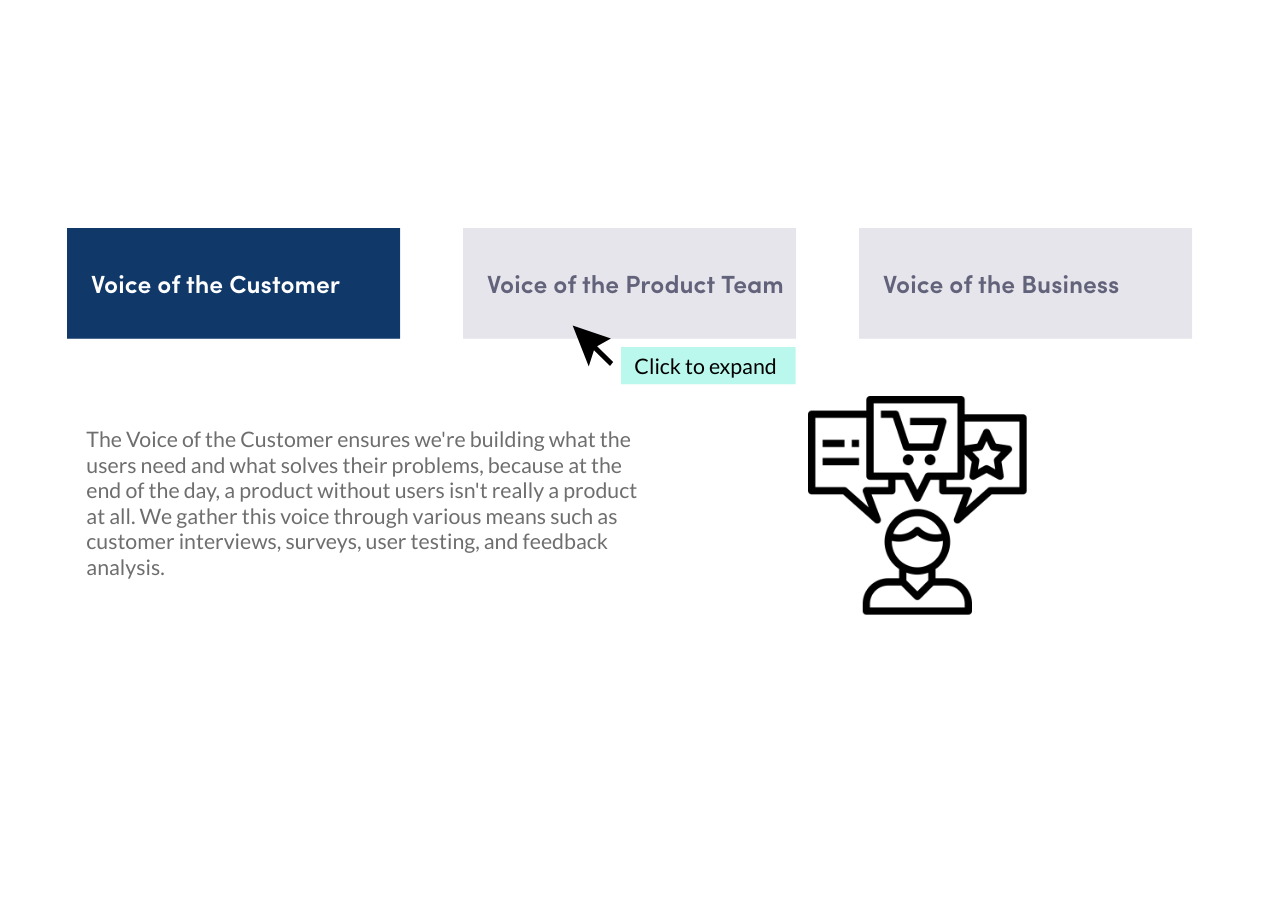
==== index.html @ c5333cb3 "1" ====
﻿<!doctype html>
<html lang="en-US">
<head>
  <meta charset="utf-8">
  <!-- Created using Storyline 360 - http://www.articulate.com  -->
  <!-- version: 3.76.30446.0 -->
  <title>Prioritization Voices</title>
  <meta http-equiv="x-ua-compatible" content="IE=edge"/>
  <meta name="viewport" content="width=device-width,initial-scale=1,user-scalable=no,shrink-to-fit=no,minimal-ui"/>
  <meta name="apple-mobile-web-app-capable" content="yes"/>
  <style>
    html, body { height: 100%; padding: 0; margin: 0 }
    #app { height: 100%; width: 100%; }
  </style>

  <script>
    window.DS = {};
    window.globals = {
      DATA_PATH_BASE: '',
      HAS_FRAME: true,
      HAS_SLIDE: true,

      lmsPresent: false,
      tinCanPresent: false,
      cmi5Present: false,
      aoSupport: false,
      scale: 'noscale',
      captureRc: false,
      browserSize: 'optimal',
      bgColor: '#FFFFFF',
      features: 'AccessibleVideo,ConnectionMessages,DropIn1,FullScreenToggle,InsertSvgPicture,LayerPresentAsDialog,MultipleQuizTracking,PlayerSpeedControl,StreamingVideo,UpdatedThemeEditor,UseAudioElement,VideoTranscripts',
      themeName: 'unified',
      preloaderColor: '#8C8C8C',
      suppressAnalytics: false,
      productChannel: 'stable',
      publishSource: 'storyline',
      aid: 'aid|a8fbaf31-cd82-4534-a00a-83a3256e9906',
      cid: '7d250be6-da4b-4a7e-b45b-617befe12776',
      playerVersion: '3.76.30446.0',
      publishTimestamp: '2023-07-17T15:50:36.7533111Z',
      maxIosVideoElements: 10,
      connectionSettings: { message: 'You%20are%20offline.%20Trying%20to%20reconnect...', useDarkTheme: true, mode: 'disabled' },

      
      parseParams: function(qs) {
        if (window.globals.parsedParams != null) {
          return window.globals.parsedParams;
        }
        qs = (qs || window.location.search.substr(1)).split('+').join(' ');
        var params = {},
            tokens,
            re = /[?&]?([^=]+)=([^&]*)/g;

        while (tokens = re.exec(qs)) {
          params[decodeURIComponent(tokens[1]).trim()] =
            decodeURIComponent(tokens[2]).trim();
        }
        window.globals.parsedParams = params;
        return params;
      }

    };
  </script>
  <script>
    var isIe11 = ('ActiveXObject' in window || window.MSBlobBuilder != null)
      && window.msCrypto != null && !window.ActiveXObject;
    if (isIe11) {
      window.globals.unsupportedBrowser = true;
      document.write(atob('[base64]'));
    }
  </script>
  
  <script>window.THREE = { };</script>
  
</head>
<body style="background: #FFFFFF" class="cs-HTML theme-unified">
  <!-- 360 -->
  <script>!function(){var e,i=/iPhone/i,o=/iPod/i,n=/iPad/i,t=/\biOS-universal(?:.+)Mac\b/i,r=/\bAndroid(?:.+)Mobile\b/i,a=/Android/i,d=/(?:SD4930UR|\bSilk(?:.+)Mobile\b)/i,p=/Silk/i,l=/Windows Phone/i,u=/\bWindows(?:.+)ARM\b/i,b=/BlackBerry/i,s=/BB10/i,c=/Opera Mini/i,f=/\b(CriOS|Chrome)(?:.+)Mobile/i,h=/Mobile(?:.+)Firefox\b/i,v=function(e){return void 0!==e&&"MacIntel"===e.platform&&"number"==typeof e.maxTouchPoints&&e.maxTouchPoints>1&&"undefined"==typeof MSStream};e=function(e){var m={userAgent:"",platform:"",maxTouchPoints:0};e||"undefined"==typeof navigator?"string"==typeof e?m.userAgent=e:e&&e.userAgent&&(m={userAgent:e.userAgent,platform:e.platform,maxTouchPoints:e.maxTouchPoints||0}):m={userAgent:navigator.userAgent,platform:navigator.platform,maxTouchPoints:navigator.maxTouchPoints||0};var g=m.userAgent,y=g.split("[FBAN");void 0!==y[1]&&(g=y[0]),void 0!==(y=g.split("Twitter"))[1]&&(g=y[0]);var A=function(e){return function(i){return i.test(e)}}(g),w={apple:{phone:A(i)&&!A(l),ipod:A(o),tablet:!A(i)&&(A(n)||v(m))&&!A(l),universal:A(t),device:(A(i)||A(o)||A(n)||A(t)||v(m))&&!A(l)},amazon:{phone:A(d),tablet:!A(d)&&A(p),device:A(d)||A(p)},android:{phone:!A(l)&&A(d)||!A(l)&&A(r),tablet:!A(l)&&!A(d)&&!A(r)&&(A(p)||A(a)),device:!A(l)&&(A(d)||A(p)||A(r)||A(a))||A(/\bokhttp\b/i)},windows:{phone:A(l),tablet:A(u),device:A(l)||A(u)},other:{blackberry:A(b),blackberry10:A(s),opera:A(c),firefox:A(h),chrome:A(f),device:A(b)||A(s)||A(c)||A(h)||A(f)},any:!1,phone:!1,tablet:!1};return w.any=w.apple.device||w.android.device||w.windows.device||w.other.device,w.phone=w.apple.phone||w.android.phone||w.windows.phone,w.tablet=w.apple.tablet||w.android.tablet||w.windows.tablet,w}(),"object"==typeof exports&&"undefined"!=typeof module?module.exports=e:"function"==typeof define&&define.amd?define((function(){return e})):this.isMobile=e}();
    window.isMobile.apple.tablet = window.isMobile.apple.tablet ||
      (navigator.platform === 'MacIntel' && navigator.maxTouchPoints > 1);
    window.isMobile.apple.device = window.isMobile.apple.device || window.isMobile.apple.tablet;
    window.isMobile.tablet = window.isMobile.tablet || window.isMobile.apple.tablet;
    window.isMobile.any = window.isMobile.any || window.isMobile.apple.tablet;
  </script>

  <div id="focus-sink" tabindex="-1"></div>

  <div id="preso"></div>
  <script>
    (function() {

      var classTypes = [ 'desktop', 'mobile', 'phone', 'tablet' ];

      var addDeviceClasses = function(prefix, testObj) {
        var curr, i;
        for (i = 0; i < classTypes.length; i++) {
          curr = classTypes[i];
          if (testObj[curr]) {
            document.body.classList.add(prefix + curr);
          }
        }
      };

      var params = window.globals.parseParams(),
          isDevicePreview = params.devicepreview === '1',
          isPhoneOverride = params.deviceType === 'phone' || (isDevicePreview && params.phone == '1'),
          isTabletOverride = (params.deviceType === 'tablet' || isDevicePreview) && !isPhoneOverride,
          isMobileOverride = isPhoneOverride || isTabletOverride;

      var deviceView = {
        desktop: !window.isMobile.any && !isMobileOverride,
        mobile: window.isMobile.any || isMobileOverride,
        phone: isPhoneOverride || (window.isMobile.phone && !isTabletOverride),
        tablet: isTabletOverride || window.isMobile.tablet
      };

      window.globals.deviceView = deviceView;
      window.isMobile.desktop = !window.isMobile.any;
      window.isMobile.mobile = window.isMobile.any;

      addDeviceClasses('view-', deviceView);

    })();
  </script>
  
  <script src='story_content/user.js' type=text/javascript></script>
  <div class="slide-loader"></div>

  <script>
    var doc = document, loader = doc.body.querySelector('.slide-loader'); [ 1, 2, 3 ].forEach(function(n) { var d = doc.createElement('div'); d.style.backgroundColor = window.globals.preloaderColor; d.classList.add('mobile-loader-dot'); d.classList.add('dot' + n); loader.appendChild(d); });
  </script>

  <div class="mobile-load-title-overlay" style="display: none">
    <div class="mobile-load-title">Prioritization Voices</div>
  </div>

  <div class="mobile-chrome-warning"></div>

  
<style>
  .warn-connection-dialog {
    display: none;
    background: transparent;
    pointer-events: none;
    position: fixed;
    left: 0;
    top: 0;
    width: 100%;
    height: 100%;
    z-index: 999;
  }

  .warn-connection-content {
    border-radius: 4px;
    background: white;
    border: 1px solid #E7E7E7;
    color: #333333;
    box-shadow: 0 2px 4px rgba(0, 0, 0, 0.25);
    transition: all 150ms ease-out;
    position: absolute;
    white-space: nowrap;
  }

  .view-phone.is-landscape .warn-connection-content {
    left: 23px;
    bottom: 23px;
  }

  .view-tablet.is-landscape .warn-connection-content {
    left: 50%;
    top: 20px;
    transform: translateX(-50%);
  }

  .is-portrait .warn-connection-content {
    transform: translate(-50%, calc(-100% - 15px));
  }

  .warn-connection-content p {
    display: inline-block;
    margin: 0 8px 0 0;
    line-height: 33px;
    font-size: 11px;
  }

  .warn-connection-content svg {
    position: relative;
    vertical-align: middle;
    margin: 0 2px 2px 8px;
  }

  .view-desktop .warn-connection-content {
    left: 1.5em;
    bottom: 1.5em;
  }

  .view-desktop .warn-connection-content p {
    font-size: 1.1em;
  }

  .is-offline .warn-connection-dialog {
    display: block;
  }

  .is-offline .cs-panel * {
    pointer-events: none !important;
  }

  .is-offline .cs-panel {
    pointer-events: all !important;
  }

  .is-offline #nav-controls * {
    pointer-events: none !important;
  }

  .is-offline #nav-controls {
    pointer-events: all !important;
  }
</style>

<div class="warn-connection-dialog">
  <div class="warn-connection-content">
    <svg width="17" height="15" viewBox="0 0 17 15" xmlns="http://www.w3.org/2000/svg">
      <path fill="#8F0000" stroke="white" d="M16.07,12.98 L15.88,12.23 L9.51,1.21 C8.97,0.26,7.6,0.26,7.06,1.21 L0.69,12.23 C0.15,13.16,0.81,14.36,1.91,14.36 H14.65 C15.47,14.36,16.05,13.7,16.07,12.98 Z"/>
      <path fill="white" stroke="white" d="M8.58,5.5 C8.35,5.28,8.5,5.35,8.21,5.32 C8.09,5.35,7.97,5.49,7.96,5.67 C7.97,5.79,7.98,5.92,7.98,6.04 L7.98,6.04 C7.99,6.17,8,6.31,8.01,6.43 L8.01,6.44 C8.03,6.92,8.06,7.41,8.09,7.9 L8.09,7.9 C8.12,8.39,8.14,8.88,8.17,9.37 C8.17,9.39,8.18,9.42,8.2,9.44 C8.23,9.46,8.25,9.47,8.28,9.47 C8.31,9.47,8.34,9.46,8.35,9.44 C8.37,9.43,8.38,9.4,8.39,9.35 L8.39,9.34 C8.39,9.24,8.4,9.15,8.4,9.05 L8.4,9.05 C8.41,8.96,8.41,8.86,8.42,8.75 C8.43,8.44,8.45,8.12,8.47,7.81 L8.47,7.81 C8.49,7.49,8.51,7.18,8.53,6.87 C8.55,6.46,8.56,6.05,8.59,5.64 L8.6,5.62 C8.6,5.57,8.59,5.53,8.58,5.5 L8.21,5.32 Z"/>
      <circle fill="white" stroke="white" cx="8.3" cy="11.35" r="0.3"/>
    </svg>
    <p>You are offline. Trying to reconnect...</p>
  </div>
</div>

<script>
  (function() {
    window.DS.connection = {
      warningShown: false,
      assets: {},
      loadingAssetGroup: false,
      retryDelay: 500
    };

    var connectionSettings = window.globals.connectionSettings || {};

    // The `window.globals.features` variable must be set in `webpack.dev.config` when testing locally - it is not enough
    // to have it in the data - but it must be set there as well.
    var useConnectionMessages = window.AbortController != null &&
      window.location.protocol != 'file:' &&
      window.globals.features.indexOf('ConnectionMessages') != -1 &&
      connectionSettings.mode === 'normal';

    window.DS.connection.useConnectionMessages = useConnectionMessages

    var assetCount = 0;
    var checkLoadedId;


    if (useConnectionMessages && connectionSettings != null) {
      var contentEl = document.querySelector('.warn-connection-content');
      var messageEl = contentEl.querySelector('p')

      if (connectionSettings.useDarkTheme) {
        contentEl.style.borderColor = '#BABBBA';
        contentEl.style.backgroundColor = '#282828';
        contentEl.style.color = '#FFFFFF';
      }

      if (connectionSettings.message != null) {
        messageEl.textContent = window.decodeURIComponent(connectionSettings.message);
      }
    }

    function checkAssetsReady() {
      for (var i in DS.connection.assets) {
        if (!DS.connection.assets[i].success) {
          return false;
        }
      }
      return true;
    }

    function stopAssetGroup() {
      if (!useConnectionMessages) { return; }

      assetCount = 0;

      DS.connection.oldAssetGroup = DS.connection.assets;
      DS.connection.assets = {};
      DS.connection.loadingAssetGroup = false;
      clearInterval(checkLoadedId);
    }

    function startAssetGroup() {
      if (!useConnectionMessages) { return; }
      var ticks = 0;
      clearInterval(checkLoadedId);
      checkLoadedId = setInterval(function() {
        var loaded = 0;
        if (assetCount === 0 && loaded === 0) {
          clearInterval(checkLoadedId);
          return;
        }

        for (var i in DS.connection.assets) {
          if (DS.connection.assets[i].success) {
            loaded++;
          }
        }

        if (assetCount === loaded && checkAssetsReady()) {
          for (var i in DS.connection.assets) {
            if (DS.connection.assets[i].action) {
              DS.connection.assets[i].action();
            }
          }
          hideWarning();
          stopAssetGroup();
        }
      }, 100)
    }

    function requiredAsset(url, action, retry, type) {
      if (!useConnectionMessages) { return; }
      if (DS.connection.assets[url]) { return; }

      DS.connection.assets[url] = {
        success: false, action: action, retry: retry, type: type
      };
      assetCount = Object.keys(DS.connection.assets).length;
      if (!DS.connection.loadingAssetGroup) {
        startAssetGroup();
      }
      DS.connection.loadingAssetGroup = true;
    }

    function assetLoaded(url) {
      if (!useConnectionMessages) { return; }
      if (DS.connection.assets[url]) {
        DS.connection.assets[url].success = true;
      }
    }

    function assetFailed(url) {
      if (!useConnectionMessages) { return; }
      if (!DS.connection.assets[url]) {
        if (/\.js$/.test(url)) {
          setTimeout(function() {
            if (DS.connection.lastSlideLoaded != null) {
              DS.connection.lastSlideLoaded();
            }
          }, DS.connection.retryDelay);
        }
        return;
      }
      if (!DS.connection.warningShown) { showWarning(); }
      if (DS.connection.assets[url].retry) {
        setTimeout(function() {
          if (!DS.connection.assets[url].success) {
            DS.connection.assets[url].retry()
          }
        }, DS.connection.retryDelay);
      }
    }

    function hideWarning() {
      document.body.classList.remove('is-offline');
      DS.connection.warningShown = false;
    }
    DS.connection.hideWarning = hideWarning

    function showWarning(btn) {
      document.body.classList.add('is-offline')
      DS.connection.warningShown = true;
      updateWarningPosition();
    }

    function updateWarningPosition() {
      if (!DS.connection.warningShown) {
        return;
      }

      var isPortrait = document.body.classList.contains('is-portrait');
      var warningEl = document.querySelector('.warn-connection-content');

      if (isPortrait) {
        var slide = document.querySelector('.primary-slide');
        var slideRect = slide.getBoundingClientRect();

        warningEl.style.top = `${slideRect.top}px`
        warningEl.style.left = `${slideRect.left + slideRect.width / 2}px`
      } else {
        warningEl.style.top = null;
        warningEl.style.left = null;
      }

      window.requestAnimationFrame(updateWarningPosition);
    }

    // these will all be noops if the feature flag isn't set in
    // the data and `window.globals.features`
    DS.connection.requiredAsset = requiredAsset;
    DS.connection.assetLoaded = assetLoaded;
    DS.connection.assetFailed = assetFailed;
    DS.connection.stopAssetGroup = stopAssetGroup;
    DS.connection.startAssetGroup = startAssetGroup;
  })();
</script>


  <script>
    
    if (window.autoSpider && window.vInterfaceObject) {
      document.querySelector('.mobile-load-title-overlay').style.display = 'none';
    }
  </script>

  

  <link rel="stylesheet" href="html5/data/css/output.min.css" data-noprefix/>
</body>
<script src="html5/lib/scripts/bootstrapper.min.js"></script>
</html>
---- html5/data/css/output.min.css ----
@font-face {
  font-family: 'Sofia Pro Charset1_ 6m6E1C02001';
  src: url('[data-uri]');
  font-style: normal;
  font-weight: normal;
}
@font-face {
  font-family: 'Lato Charset1_ 6XOX4YdW70199906';
  src: url('[data-uri]');
  font-style: normal;
  font-weight: normal;
}
@font-face {
  font-family: 'LatoBold Charset1_ BoldE9723049';
  src: url('[data-uri]');
  font-style: normal;
  font-weight: normal;
}
@font-face {
  font-family: 'Sofia Pro Charset0_v9oU56DF3E53';
  src: url('[data-uri]');
  font-style: normal;
  font-weight: normal;
}
@font-face {
  font-family: 'Lato Charset0_v8MUn45tBE51451DC';
  src: url('[data-uri]');
  font-style: normal;
  font-weight: normal;
}
.cs-HTML {
  background: rgba(255, 255, 255, 1);
}
.cs-pxabnsnfns10100000001 .cs-infopanel  {
  box-shadow: 0 1px 0 rgba(0, 0, 0, 0);
  background: rgba(255, 255, 255, 1);
}
.cs-pxabnsnfns10100000001 .cs-infopanel .cs-link {
  color: rgba(88, 88, 88, 1);
}
.cs-pxabnsnfns10100000001 .cs-infopanel .cs-link:hover {
  color: rgba(255, 255, 255, 1);
}
.cs-pxabnsnfns10100000001 .cs-infopanel .cs-name {
  color: rgba(68, 68, 68, 1);
}
.cs-pxabnsnfns10100000001 .cs-infopanel .cs-title {
  color: rgba(153, 153, 153, 1);
}
.cs-pxabnsnfns10100000001 .cs-infopanelpopup  {
  box-shadow: 0 1px 0 rgba(0, 0, 0, 0);
  background: rgba(0, 0, 0, 0);
}
.cs-pxabnsnfns10100000001 .cs-infopanelpopup .cs-link {
  color: rgba(255, 0, 0, 1);
}
.cs-pxabnsnfns10100000001 .cs-infopanelpopup .cs-link:hover {
  color: rgba(255, 255, 255, 1);
}
.cs-pxabnsnfns10100000001 .cs-infopanelpopup .cs-name {
  color: rgba(255, 255, 255, 1);
}
.cs-pxabnsnfns10100000001 .cs-infopanelpopup .cs-bio {
  color: rgba(88, 88, 88, 1);
}
.cs-pxabnsnfns10100000001 .cs-timer  {
  color: rgba(88, 88, 88, 1);
}
.cs-pxabnsnfns10100000001 .cs-duration stop:first-child {
  stop-color: rgba(220, 220, 220, 1);
}
.cs-pxabnsnfns10100000001 .cs-duration stop:last-child {
  stop-color: rgba(220, 220, 220, 1);
}
.cs-pxabnsnfns10100000001 .cs-elapsed stop:first-child {
  stop-color: rgba(254, 227, 71, 1);
}
.cs-pxabnsnfns10100000001 .cs-elapsed stop:last-child {
  stop-color: rgba(254, 227, 71, 1);
}
.cs-pxabnsnfns10100000001 .cs-timer .cs-pie .cs-innerstroke {
  stroke: rgba(199, 199, 199, 1);
}
.cs-pxabnsnfns10100000001 .cs-timer .cs-pie .cs-innerborder {
  stroke: rgba(255, 255, 255, 1);
}
.cs-pxabnsnfns10100000001 .cs-window  {
  box-shadow: 0 8px 5px rgba(0, 0, 0, 0.2);
  border-color: rgba(49, 99, 0, 1);
  background: rgba(250, 250, 250, 1);
  color: rgba(70, 70, 70, 1);
}
.cs-pxabnsnfns10100000001 .cs-window .cs-diva {
  border-color: rgba(0, 0, 0, 0);
}
.cs-pxabnsnfns10100000001 .cs-window .cs-divb {
  border-color: rgba(0, 0, 0, 0);
}
.cs-pxabnsnfns10100000001 .cs-editor .cs-editor-slide {
  color: rgba(255, 255, 255, 1);
}
.cs-pxabnsnfns10100000001 .cs-editor .cs-editor-html {
  color: rgba(70, 70, 70, 1);
}
.cs-pxabnsnfns10100000001 .cs-editor .cs-editor-button {
  text-shadow: 0 1px 0 rgba(0, 0, 0, 0);
  color: rgba(255, 255, 255, 1);
  border-color: rgba(33, 68, 0, 1);
  background: rgba(60, 124, 0, 1);
}
.cs-pxabnsnfns10100000001 .cs-editor .cs-editor-button:hover {
  background: rgba(66, 142, 0, 1);
}
.cs-pxabnsnfns10100000001 .cs-editor .cs-editor-button:active {
  background: rgba(46, 93, 0, 1);
}
.cs-pxabnsnfns10100000001 .cs-listitem  {
  color: rgba(70, 70, 70, 1);
  border-color: none;
  border: 1px solid transparent;
}
.cs-pxabnsnfns10100000001 .cs-listitem:hover {
  background: rgba(0, 0, 0, 0.05);
  border-color: rgba(142, 143, 142, 1) !important;
  border-width: 1px;
  border-radius: 2px;
  border-style: solid;
  box-sizing: border-box;
}
.cs-pxabnsnfns10100000001 .cs-listitem.hover {
  background: rgba(0, 0, 0, 0.05);
  border-color: rgba(142, 143, 142, 1) !important;
  border-width: 1px;
  border-radius: 2px;
  border-style: solid;
  box-sizing: border-box;
}
.cs-pxabnsnfns10100000001 .cs-glossary  {
  color: rgba(70, 70, 70, 1);
}
.cs-pxabnsnfns10100000001 .cs-glossary .cs-scrolling-panel {
  background: rgba(0, 0, 0, 0);
}
.cs-pxabnsnfns10100000001 .cs-glossary .cs-term.cs-selected .cs-choice-list-trigger {
  color: rgba(255, 255, 255, 1);
  background: rgba(255, 255, 255, 1);
}
.cs-pxabnsnfns10100000001 .cs-glossary .cs-term.cs-selected .cs-choice-list-trigger:focus {
  color: rgba(255, 255, 255, 1);
  background: rgba(255, 255, 255, 1);
}
.cs-pxabnsnfns10100000001 .cs-glossary .cs-term:hover .cs-choice-list-trigger {
  background: rgba(70, 70, 70, 1);
}
.cs-pxabnsnfns10100000001 .cs-glossary .cs-term.hover .cs-choice-list-trigger {
  background: rgba(70, 70, 70, 1);
}
.cs-pxabnsnfns10100000001 .cs-glossary .cs-term .cs-choice-list-trigger:focus {
  background: rgba(70, 70, 70, 1);
}
.cs-pxabnsnfns10100000001 .cs-glossary .cs-diva {
  border-color: rgba(0, 0, 0, 0);
}
.cs-pxabnsnfns10100000001 .cs-glossary .cs-divb {
  border-color: rgba(0, 0, 0, 0);
}
.cs-pxabnsnfns10100000001 .cs-glossary .cs-divc {
  border-color: rgba(0, 0, 0, 0);
}
.cs-pxabnsnfns10100000001 .cs-glossary .cs-heading {
  color: rgba(44, 47, 48, 1);
  font-weight: 700;
}
.note-content p span {
  color: rgba(70, 70, 70, 1);
  line-height: 1.4em;
  font-size: 103.769%;
}
.cs-pxabnsnfns10100000001 .cs-resource .cs-separator {
  border-color: rgba(0, 0, 0, 0);
}
.cs-pxabnsnfns10100000001 .cs-outline  {
  color: rgba(45, 45, 45, 1);
}
.cs-pxabnsnfns10100000001 .cs-outline .cs-diva {
  border-color: rgba(0, 0, 0, 0);
}
.cs-pxabnsnfns10100000001 .cs-outline .cs-divb {
  border-color: rgba(0, 0, 0, 0);
}
.cs-pxabnsnfns10100000001 .cs-outline .cs-divc {
  border-color: rgba(0, 0, 0, 0);
}
.cs-pxabnsnfns10100000001 .cs-outline .cs-search-filter:hover {
  color: rgba(0, 0, 0, 0);
}
.cs-pxabnsnfns10100000001 .cs-outline .cs-search-filter.hover {
  color: rgba(0, 0, 0, 0);
}
.cs-pxabnsnfns10100000001 .cs-transcript  {
  color: rgba(255, 255, 255, 1);
}
.cs-pxabnsnfns10100000001 .cs-transcript .cs-div {
  border-color: rgba(0, 0, 0, 0);
}
.cs-pxabnsnfns10100000001 .cs-tabs:not(.topmenu-item) {
  color: rgba(39, 43, 44, 1);
}
.cs-pxabnsnfns10100000001 .cs-tabs .cs-inner-button:not(.topmenu-item) {
  text-shadow: 0 1px 0 rgba(0, 0, 0, 0);
}
.cs-pxabnsnfns10100000001 .cs-tabs:hover:not(.topmenu-item) {
  color: rgba(39, 43, 44, 1);
}
.cs-pxabnsnfns10100000001 .cs-tabs.cs-selected {
  background: rgba(0, 0, 0, 0);
  color: rgba(39, 43, 44, 1);
}
.cs-pxabnsnfns10100000001 .cs-seekcontrol  {
  background: rgba(0, 0, 0, 0);
  border-color: rgba(0, 0, 0, 0);
}
.cs-pxabnsnfns10100000001 .cs-seekcontrol .cs-button:hover .cs-icon {
  fill: rgba(255, 255, 255, 1);
}
.cs-pxabnsnfns10100000001 .cs-seekcontrol .cs-button.hover .cs-icon {
  fill: rgba(255, 255, 255, 1);
}
.cs-pxabnsnfns10100000001 .cs-seekcontrol .cs-button .cs-icon-shadow {
  fill: rgba(0, 0, 0, 0);
}
.cs-pxabnsnfns10100000001 .cs-seekcontrol .cs-button .cs-icon {
  fill: rgba(140, 140, 140, 1);
}
.cs-pxabnsnfns10100000001 .cs-seekcontrol .cs-seek .cs-fill {
  background: rgba(255, 255, 255, 0.6);
}
.cs-pxabnsnfns10100000001 .cs-seekcontrol .cs-seek {
  background: rgba(142, 143, 142, 1);
  border-color: rgba(0, 0, 0, 0);
}
.cs-pxabnsnfns10100000001 .cs-searchinput .cs-input {
  color: rgba(70, 70, 70, 1);
  border-color: rgba(0, 0, 0, 0);
  background: rgba(0, 0, 0, 0.05);
}
.cs-pxabnsnfns10100000001 .cs-searchinput .cs-input:focus {
  color: rgba(44, 47, 48, 1);
  background: rgba(41, 41, 41, 1);
}
.cs-pxabnsnfns10100000001 .cs-searchinput .cs-input:hover {
  box-shadow: inset 0 0 1px 0 rgba(69, 126, 19, 0);
}
.cs-pxabnsnfns10100000001 .cs-searchinput .cs-input.hover {
  box-shadow: inset 0 0 1px 0 rgba(69, 126, 19, 0);
}
.cs-pxabnsnfns10100000001 .cs-searchinput .cs-button .cs-icon {
  fill: rgba(88, 88, 88, 1);
}
.cs-pxabnsnfns10100000001 .cs-searchinput .cs-button:hover {
  fill: rgba(63, 133, 0, 1);
}
.cs-pxabnsnfns10100000001 .cs-searchinput .cs-button.hover {
  fill: rgba(63, 133, 0, 1);
}
.cs-pxabnsnfns10100000001 .cs-menu  {
  box-shadow: 0 1px 0 rgba(0, 0, 0, 0);
  background: rgba(250, 250, 250, 1);
}
.cs-pxabnsnfns10100000001 .cs-topmenu-item.active .cs-tab {
  background: rgba(250, 250, 250, 1);
}
.cs-pxabnsnfns10100000001 .cs-logo  {
  box-shadow: 0 1px 0 rgba(37, 75, 0, 1);
  background: rgba(255, 255, 255, 0);
}
.cs-pxabnsnfns10100000001 .cs-checkbox  {
  color: rgba(255, 255, 255, 1);
}
.cs-pxabnsnfns10100000001 .cs-checkbox:hover {
  border-color: rgba(175, 221, 130, 1);
}
.cs-pxabnsnfns10100000001 .cs-checkbox.hover {
  border-color: rgba(175, 221, 130, 1);
}
.cs-pxabnsnfns10100000001 .cs-checkbox .cs-box {
  color: rgba(255, 255, 255, 1);
  border-color: rgba(42, 83, 0, 1);
}
.cs-pxabnsnfns10100000001 .cs-checkbox .cs-box:checked::after {
  color: rgba(43, 196, 0, 1);
}
.cs-pxabnsnfns10100000001 .cs-button  {
  text-shadow: 0 1px 0 rgba(0, 0, 0, 0);
  color: rgba(88, 88, 88, 1);
  border-color: rgba(0, 0, 0, 0);
  background: rgba(0, 0, 0, 0);
  box-shadow: 0 1px 0 rgba(0, 0, 0, 0);
}
.cs-pxabnsnfns10100000001 .cs-button .cs-icon {
  fill: rgba(88, 88, 88, 1);
}
.cs-pxabnsnfns10100000001 .cs-button .cs-icon-shadow {
  fill: rgba(0, 0, 0, 0);
}
.cs-pxabnsnfns10100000001 .cs-button:hover {
  background: rgba(39, 43, 44, 1);
}
.cs-pxabnsnfns10100000001 .cs-button.hover {
  background: rgba(39, 43, 44, 1);
}
.cs-pxabnsnfns10100000001 .cs-button:active {
  background: rgba(0, 0, 0, 0);
}
.cs-pxabnsnfns10100000001 .cs-button.cs-disabled:hover {
  background: rgba(0, 0, 0, 0);
}
.cs-pxabnsnfns10100000001 .cs-button.cs-disabled.hover {
  background: rgba(0, 0, 0, 0);
}
.cs-pxabnsnfns10100000001 .cs-button.cs-disabled:active {
  background: rgba(0, 0, 0, 0);
}
.cs-pxabnsnfns10100000001 .cs-button.cs-volume:hover {
  background: rgba(0, 0, 0, 0);
}
.cs-pxabnsnfns10100000001 .cs-button.cs-volume.hover {
  background: rgba(0, 0, 0, 0);
}
.cs-pxabnsnfns10100000001 .cs-button.cs-volume:active {
  background: rgba(0, 0, 0, 0);
}
.cs-pxabnsnfns10100000001.cs-base  {
  color: rgba(88, 88, 88, 1);
  border-color: rgba(255, 255, 255, 0);
  background: rgba(255, 255, 255, 1);
}
.cs-pxabnsnfns10100000001.cs-base .cs-separator .cs-diva {
  background: rgba(250, 250, 250, 1);
}
.cs-pxabnsnfns10100000001.cs-base .cs-separator .cs-divb {
  background: rgba(0, 0, 0, 0);
}
.cs-pxabnsnfns10100000001.cs-base .cs-topmenu-item.active .cs-tab {
  border-color: rgba(250, 250, 250, 1);
}
.cs-pxabnsnfns10100000001.cs-base .cs-topmenu-item.active .cs-panel {
  border-color: rgba(250, 250, 250, 1);
}
.cs-pxabnsnfns10100000001.cs-base .cs-left {
  background: rgba(250, 250, 250, 1);
}
.cs-pxabnsnfns10100000001.cs-base .cs-area-primary .cs-slide-container {
  background: rgba(255, 255, 255, 1);
}
.cs-pxabnsnfns10100000001.cs-base.cs-custom-theme .cs-brandhighlight-bg {
  background: rgba(255, 255, 255, 1) !important;
}
.cs-pxabnsnfns10100000001.cs-base.cs-custom-theme .cs-brandhighlight-secondary-bg {
  background: rgba(255, 255, 255, 1) !important;
}
.cs-pxabnsnfns10100000001.cs-base.cs-custom-theme .cs-brandhighlight-border {
  border-color: rgba(255, 255, 255, 1) !important;
}
.cs-pxabnsnfns10100000001.cs-base.cs-custom-theme .cs-brandhighlight-text {
  color: rgba(255, 255, 255, 1) !important;
}
.cs-pxabnsnfns10100000001.cs-base.cs-custom-theme .cs-brandhighlight-fill {
  fill: rgba(255, 255, 255, 1) !important;
}
.cs-pxabnsnfns10100000001.cs-base.cs-custom-theme .cs-listitem.cs-selected {
  background-color: rgba(0, 0, 0, 0.05) !important;
}
.cs-pxabnsnfns10100000001 .cs-volume::-moz-range-thumb {
  border-color: rgba(43, 85, 0, 1);
  box-shadow: inset 0 0 1px 0 rgba(43, 85, 0, 1);
  background: rgba(255, 255, 255, 1);
}
.cs-pxabnsnfns10100000001 .cs-volume::-ms-thumb {
  border-color: rgba(43, 85, 0, 1);
  box-shadow: inset 0 0 1px 0 rgba(43, 85, 0, 1);
  background: rgba(255, 255, 255, 1);
}
.cs-pxabnsnfns10100000001 .cs-volume::-webkit-slider-thumb {
  border-color: rgba(43, 85, 0, 1);
  box-shadow: inset 0 0 1px 0 rgba(43, 85, 0, 1);
  background: rgba(255, 255, 255, 1);
}
.cs-pxabnsnfns10100000001 .cs-volume::-moz-range-track {
  border-color: rgba(66, 140, 1, 1);
  background: rgba(142, 143, 142, 1);
}
.cs-pxabnsnfns10100000001 .cs-volume::-ms-track {
  border-color: rgba(66, 140, 1, 1);
  background: rgba(142, 143, 142, 1);
}
.cs-pxabnsnfns10100000001 .cs-volume::-webkit-slider-runnable-track {
  border-color: rgba(66, 140, 1, 1);
  background: rgba(142, 143, 142, 1);
}
body.show-focus .tab-focus-box {
  box-shadow: 0 0 0 1px rgba(255, 255, 0, 1), 0 0 0 3px rgba(0, 32, 96, 1), 0 0 5px 5px rgba(255, 255, 0, 1);
  border-color: transparent;
  outline: 2px transparent solid;
}
.skipnav {
  box-shadow: 0 0 0 1px rgba(255, 255, 0, 1), 0 0 0 3px rgba(0, 32, 96, 1), 0 0 5px 5px rgba(255, 255, 0, 1);
  border-color: transparent;
  outline: 2px transparent solid;
}
.cs-pxabnsnfns10100000001 .cs-listitem:hover {
  color: none;
}
.cs-pxabnsnfns10100000001 .cs-listitem.hover {
  color: none;
}
.cs-pxabnsnfns10100000001 .cs-listitem.cs-viewed {
  color: #464646;
}
.cs-pxabnsnfns10100000001 .cs-listitem {
  color: #464646;
}
.cs-pxabnsnfns10100000001 .cs-listitem:hover .cs-icon-carrot * {
  fill: none;
}
.cs-pxabnsnfns10100000001 .cs-listitem.hover .cs-icon-carrot * {
  fill: none;
}
.cs-pxabnsnfns10100000001 .cs-listitem .cs-icon-carrot {
  color: none;
  top: calc(3px);
}
.cs-pxabnsnfns10100000001 .cs-listitem .cs-icon-carrot .cs-shadow {
  color: #2C2F30;
}
.cs-pxabnsnfns10100000001 .item-collapsible .is-scene {
  color: #2C2F30 !important;
  font-weight: 700;
}
.cs-pxabnsnfns10100000001 .is-scene .cs-icon-carrot * {
  color: #2C2F30 !important;
  font-weight: 700;
}
.cs-pxabnsnfns10100000001 .is-scene:not(.outline-links-collapse) > a {
  color: #2C2F30;
}
.cs-pxabnsnfns10100000001 .is-scene:not(.outline-links-collapse) .cs-icon-carrot * {
  fill: none !important;
  color: #2C2F30 !important;
}
.cs-pxabnsnfns10100000001 .tabs, .cs-pxabnsnfns10100000001 .cs-logo {
  border-bottom: 1px solid rgba(142, 143, 142, 1);
}
.cs-pxabnsnfns10100000001 .area-secondary-wrapper:after {
  background-image: url('[data-uri]');
  background-size: 100%;
}
.cs-pxabnsnfns10100000001 .panel-footer {
  background: #FAFAFA;
}
.cs-pxabnsnfns10100000001 #outline-search {
  background: rgba(0, 0, 0, 0.05);
  border-color: rgba(142, 143, 142, 1);
  border-width: 1px;
  border-style: solid;
}
.cs-pxabnsnfns10100000001 .topmenu-panel #outline-search {
  background: #EAEAEA;
}
.cs-pxabnsnfns10100000001 .search-icon circle, .cs-pxabnsnfns10100000001 .search-icon path {
  stroke: #585858;
}
.cs-pxabnsnfns10100000001 #outline-search input[type   =search] {
  color: #2C2F30;
}
.cs-pxabnsnfns10100000001 #outline-search ::-webkit-input-placeholder {
  color: #464646 !important;
}
.cs-pxabnsnfns10100000001 #outline-search :-ms-input-placeholder {
  color: #464646 !important;
}
.cs-pxabnsnfns10100000001 #outline-search ::-moz-placeholder {
  color: #464646 !important;
  opacity: 1;
}
.cs-pxabnsnfns10100000001 .cs-topmenu-item.active, body:not(.is-touchable-tablet) .cs-pxabnsnfns10100000001 .cs-topmenu-item:hover {
  color: #272B2C;
}
.cs-pxabnsnfns10100000001 .cs-topmenu-item.button-tapped {
  color: #272B2C;
}
.cs-pxabnsnfns10100000001 .cs-topmenu-item.active .cs-tab, .cs-pxabnsnfns10100000001 .cs-topmenu-item .cs-tab {
  background: transparent !important;
  border: none !important;
}
.cs-pxabnsnfns10100000001 .top-tabs-drop-icon div {
  background: #585858;
}
.cs-pxabnsnfns10100000001 .cs-panel.topmenu-panel .panel-content, .cs-pxabnsnfns10100000001 .top-tabs-drop {
  background: #FAFAFA;
}
.cs-pxabnsnfns10100000001 .cs-topmenu-item.active .cs-panel {
  background: #FAFAFA;
}
.cs-pxabnsnfns10100000001 .cs-menu.topmenu-panel, .cs-pxabnsnfns10100000001 .top-tabs-drop {
  border: 1px solid rgba(250, 250, 250, 1) !important;
  border-radius: 3px;
}
.cs-pxabnsnfns10100000001 .resources .resources-list a:hover {
  background: rgba(0, 0, 0, 0.05);
}
body:not(.is-touchable-tablet) .cs-pxabnsnfns10100000001 .resources .resources-list a:hover {
  background: rgba(0, 0, 0, 0.05);
}
.cs-pxabnsnfns10100000001 .resources .resources-list a.hover {
  background: rgba(0, 0, 0, 0.05);
}
body:not(.is-touchable-tablet) .cs-pxabnsnfns10100000001 .resources .resources-list a.hover {
  background: rgba(0, 0, 0, 0.05);
}
.cs-pxabnsnfns10100000001 .resources .resources-list a.button-tapped {
  background: rgba(0, 0, 0, 0.05);
}
.cs-pxabnsnfns10100000001 .cs-icon path, .cs-pxabnsnfns10100000001 .cs-icon rect, .cs-pxabnsnfns10100000001 .cs-icon polygon, .cs-pxabnsnfns10100000001 .menu-icon-wrapper.menu-icon-wrapper-hover path {
  fill: #585858;
}
.cs-pxabnsnfns10100000001 .cs-icon .icon-stroke-only {
  fill: none !important;
  stroke: #585858 !important;
}
body:not(.is-touchable-tablet) .cs-pxabnsnfns10100000001 .cs-button:hover .cs-icon path, body:not(.is-touchable-tablet) .cs-pxabnsnfns10100000001 .cs-button:hover .cs-icon rect, body:not(.is-touchable-tablet) .cs-pxabnsnfns10100000001 .cs-button:hover .cs-icon polygon {
  fill: #272B2C;
}
body:not(.is-touchable-tablet) .cs-pxabnsnfns10100000001 .cs-tabs:hover .search-icon circle, body:not(.is-touchable-tablet) .cs-pxabnsnfns10100000001 .cs-tabs:hover .search-icon path {
  stroke: #272B2C;
}
.cs-pxabnsnfns10100000001 .cs-button.button-tapped .cs-icon path, .cs-pxabnsnfns10100000001 .cs-button.button-tapped .cs-icon rect, .cs-pxabnsnfns10100000001 .cs-button.button-tapped .cs-icon polygon {
  fill: #272B2C;
}
body:not(.is-touchable-tablet) .cs-pxabnsnfns10100000001 .cs-button:hover .cs-icon .icon-stroke-only {
  fill: none !important;
  stroke: #272B2C !important;
}
.cs-pxabnsnfns10100000001 .cs-button:button-tapped .cs-icon .icon-stroke-only {
  fill: none !important;
  stroke: #272B2C !important;
}
.cs-pxabnsnfns10100000001 .menu-icon-wrapper.menu-icon-wrapper-hover svg path {
  fill: #272B2C;
}
.floating-sidebar:not(.sidebar-closed) .cs-pxabnsnfns10100000001 #hamburger .menu-icon-wrapper svg path {
  fill: #BABBBA;
}
.floating-sidebar:not(.sidebar-closed) .cs-pxabnsnfns10100000001 #hamburger .menu-icon-wrapper.menu-icon-wrapper-hover svg path {
  fill: #F8F8F8;
}
.cs-pxabnsnfns10100000001 .volume .btn:before {
  background-image: url('[data-uri]');
}
.cs-pxabnsnfns10100000001 .volume-track {
  background: #8E8F8E;
}
.cs-pxabnsnfns10100000001 .volume-icon circle {
  stroke: #585858;
}
.cs-pxabnsnfns10100000001 .cs-settings > .settings-panel {
  background: #FAFAFA;
  border: 1px solid rgba(250, 250, 250, 1) !important;
  border-radius: 3px;
}
.cs-pxabnsnfns10100000001 .cs-settings > .panel-down-arrow {
  fill: #FAFAFA;
}
.cs-pxabnsnfns10100000001 .switch-toggle .border {
  stroke: #919191;
}
.cs-pxabnsnfns10100000001 .switch-toggle .thumb-off .thumb {
  fill: #585858;
}
.cs-pxabnsnfns10100000001 .switch-toggle .thumb-on .track {
  fill: rgba(255, 255, 255, 0.3);
}
.cs-pxabnsnfns10100000001 .switch-toggle .thumb-off .track {
  fill: rgba(233, 233, 233, 1);
}
.cs-pxabnsnfns10100000001 .switch-label {
  color: #464646;
}
.cs-pxabnsnfns10100000001 .cs-panel .scrollarea-btn:after {
  background: rgba(88, 88, 88, 0.8);
}
.scrollarea-scrollbar:hover .scrollarea-btn:after, .scrollarea-scrollbar.highlight-scrollbar .scrollarea-btn:after {
  background: rgba(88, 88, 88, 0.8);
}
.floating-sidebar .sidebar-overlay {
  background: rgba(0, 0, 0, 0.85);
}
.cs-pxabnsnfns10100000001 .overlay-message {
  background: rgba(0, 0, 0, 0.85);
}
.cs-pxabnsnfns10100000001 .top-ui-bg, .cs-pxabnsnfns10100000001 .bottom-ui-bg, .cs-pxabnsnfns10100000001 .right-ui-bg, .cs-pxabnsnfns10100000001 .left-ui-bg {
  background: rgba(255, 255, 255, 0.8);
}
.cs-pxabnsnfns10100000001 .circle-progress-bg {
  fill: #FFFFFF;
}
.cs-pxabnsnfns10100000001 .circle-progress-well {
  fill: #8E8F8E;
}
.cs-pxabnsnfns10100000001 .circle-progress-pie {
  stroke: #8E8F8E;
}
.cs-pxabnsnfns10100000001 .lightbox .option-pane {
  background: rgba(255, 255, 255, 0.8);
}
.cs-pxabnsnfns10100000001 .lightbox .option-pane:before {
  background: #FFFFFF;
}
.cs-pxabnsnfns10100000001 .message-window {
  background: #FAFAFA;
  border: 1px solid rgba(70, 70, 70, 1) !important;
  border-radius: 3px;
}
.cs-pxabnsnfns10100000001 .message-window-header p, .cs-pxabnsnfns10100000001 .message-window-text {
  color: #464646;
}
.cs-pxabnsnfns10100000001 .message-window-header p {
  border-bottom: 1px solid rgba(70, 70, 70, 1);
}
.cs-pxabnsnfns10100000001 .message-window button.slide-object-button {
  border: 1px solid rgba(70, 70, 70, 1) !important;
}
.cs-pxabnsnfns10100000001 .message-window button.slide-object-button:hover {
  background: rgba(0, 0, 0, 0.05) !important;
}
.message-window .slide-object-button tspan, .message-window .slide-object-button-text tspan {
  fill: #464646 !important;
}
body:not(.is-touchable-tablet) .cs-pxabnsnfns10100000001 .cs-button:hover .text {
  color: #272B2C;
}
.cs-pxabnsnfns10100000001 .cs-button.button-tapped .text {
  color: #272B2C;
}
.cs-pxabnsnfns10100000001.cs-base {
  background: #FFFFFF;
}
.cs-pxabnsnfns10100000001 .cs-menu {
  background: transparent;
}
.cs-pxabnsnfns10100000001 .progress-bar .progress-bar-fill:after {
  background: #FFFFFF !important;
}
.cs-pxabnsnfns10100000001 .volume-dot {
  background: #FFFFFF !important;
}
.fn-npnxnanbsnfns10100000001 {
  font-family: 'Lato22AB4CAF';
  -webkit-font-variant-ligatures: no-common-ligatures;
  font-variant-ligatures: no-common-ligatures;
}
.fn-pxabnsnfns10100000001 {
  font-family: 'Lato22AB4CAF';
  -webkit-font-variant-ligatures: no-common-ligatures;
  font-variant-ligatures: no-common-ligatures;
}
.fn-npxnabnsnfns10100000001 {
  font-family: 'Lato22AB4CAF';
  -webkit-font-variant-ligatures: no-common-ligatures;
  font-variant-ligatures: no-common-ligatures;
}
.fn-npnxnanbnsnfns10100000001 {
  font-family: 'Lato22AB4CAF';
  -webkit-font-variant-ligatures: no-common-ligatures;
  font-variant-ligatures: no-common-ligatures;
}
.fn-pxabnsnfns10100000000 {
  font-family: 'Lato22AB4CAF';
  -webkit-font-variant-ligatures: no-common-ligatures;
  font-variant-ligatures: no-common-ligatures;
}
.fn-npnxnanbnsnfns00000000001 {
  font-family: 'Lato22AB4CAF';
  -webkit-font-variant-ligatures: no-common-ligatures;
  font-variant-ligatures: no-common-ligatures;
}
@font-face {
  font-family: 'Lato22AB4CAF';
  src: url('[data-uri]');
  font-style: normal;
  font-weight: bold;
}
@font-face {
  font-family: 'Lato22AB4CAF';
  src: url('[data-uri]');
  font-style: normal;
  font-weight: normal;
}
.cs-ExternalInterfaceErrorSlide .cs-buttonOK {
  color: rgba(255, 255, 255, 1);
  border-color: rgba(33, 68, 0, 1);
  background: rgba(60, 124, 0, 1);
  text-shadow: 0 1px 0 rgba(0, 0, 0, 0);
}
.cs-ExternalInterfaceErrorSlide .cs-buttonOK .cs-html {
  color: rgba(70, 70, 70, 1);
}
.cs-ExternalInterfaceErrorSlide .cs-buttonOK .cs-slide {
  border-color: rgba(255, 255, 255, 1);
}
.cs-ExternalInterfaceErrorSlide .cs-buttonOK:hover {
  background: rgba(66, 142, 0, 1);
}
.cs-ExternalInterfaceErrorSlide .cs-buttonOK:active {
  background: rgba(46, 93, 0, 1);
}
.cs-InvalidPromptSlide .cs-6OXLfnEj8Ra-InvalidPromptSlide-btn0 {
  color: rgba(255, 255, 255, 1);
  border-color: rgba(33, 68, 0, 1);
  background: rgba(60, 124, 0, 1);
  text-shadow: 0 1px 0 rgba(0, 0, 0, 0);
}
.cs-InvalidPromptSlide .cs-6OXLfnEj8Ra-InvalidPromptSlide-btn0 .cs-html {
  color: rgba(70, 70, 70, 1);
}
.cs-InvalidPromptSlide .cs-6OXLfnEj8Ra-InvalidPromptSlide-btn0 .cs-slide {
  border-color: rgba(255, 255, 255, 1);
}
.cs-InvalidPromptSlide .cs-6OXLfnEj8Ra-InvalidPromptSlide-btn0:hover {
  background: rgba(66, 142, 0, 1);
}
.cs-InvalidPromptSlide .cs-6OXLfnEj8Ra-InvalidPromptSlide-btn0:active {
  background: rgba(46, 93, 0, 1);
}
.cs-PrintPromptSlide .cs-6OXLfnEj8Ra-PrintPromptSlide-btn0 {
  color: rgba(255, 255, 255, 1);
  border-color: rgba(33, 68, 0, 1);
  background: rgba(60, 124, 0, 1);
  text-shadow: 0 1px 0 rgba(0, 0, 0, 0);
}
.cs-PrintPromptSlide .cs-6OXLfnEj8Ra-PrintPromptSlide-btn0 .cs-html {
  color: rgba(70, 70, 70, 1);
}
.cs-PrintPromptSlide .cs-6OXLfnEj8Ra-PrintPromptSlide-btn0 .cs-slide {
  border-color: rgba(255, 255, 255, 1);
}
.cs-PrintPromptSlide .cs-6OXLfnEj8Ra-PrintPromptSlide-btn0:hover {
  background: rgba(66, 142, 0, 1);
}
.cs-PrintPromptSlide .cs-6OXLfnEj8Ra-PrintPromptSlide-btn0:active {
  background: rgba(46, 93, 0, 1);
}
.cs-ScrollPromptSlide .cs-6OXLfnEj8Ra-ScrollPromptSlide-btn0 {
  color: rgba(255, 255, 255, 1);
  border-color: rgba(33, 68, 0, 1);
  background: rgba(60, 124, 0, 1);
  text-shadow: 0 1px 0 rgba(0, 0, 0, 0);
}
.cs-ScrollPromptSlide .cs-6OXLfnEj8Ra-ScrollPromptSlide-btn0 .cs-html {
  color: rgba(70, 70, 70, 1);
}
.cs-ScrollPromptSlide .cs-6OXLfnEj8Ra-ScrollPromptSlide-btn0 .cs-slide {
  border-color: rgba(255, 255, 255, 1);
}
.cs-ScrollPromptSlide .cs-6OXLfnEj8Ra-ScrollPromptSlide-btn0:hover {
  background: rgba(66, 142, 0, 1);
}
.cs-ScrollPromptSlide .cs-6OXLfnEj8Ra-ScrollPromptSlide-btn0:active {
  background: rgba(46, 93, 0, 1);
}
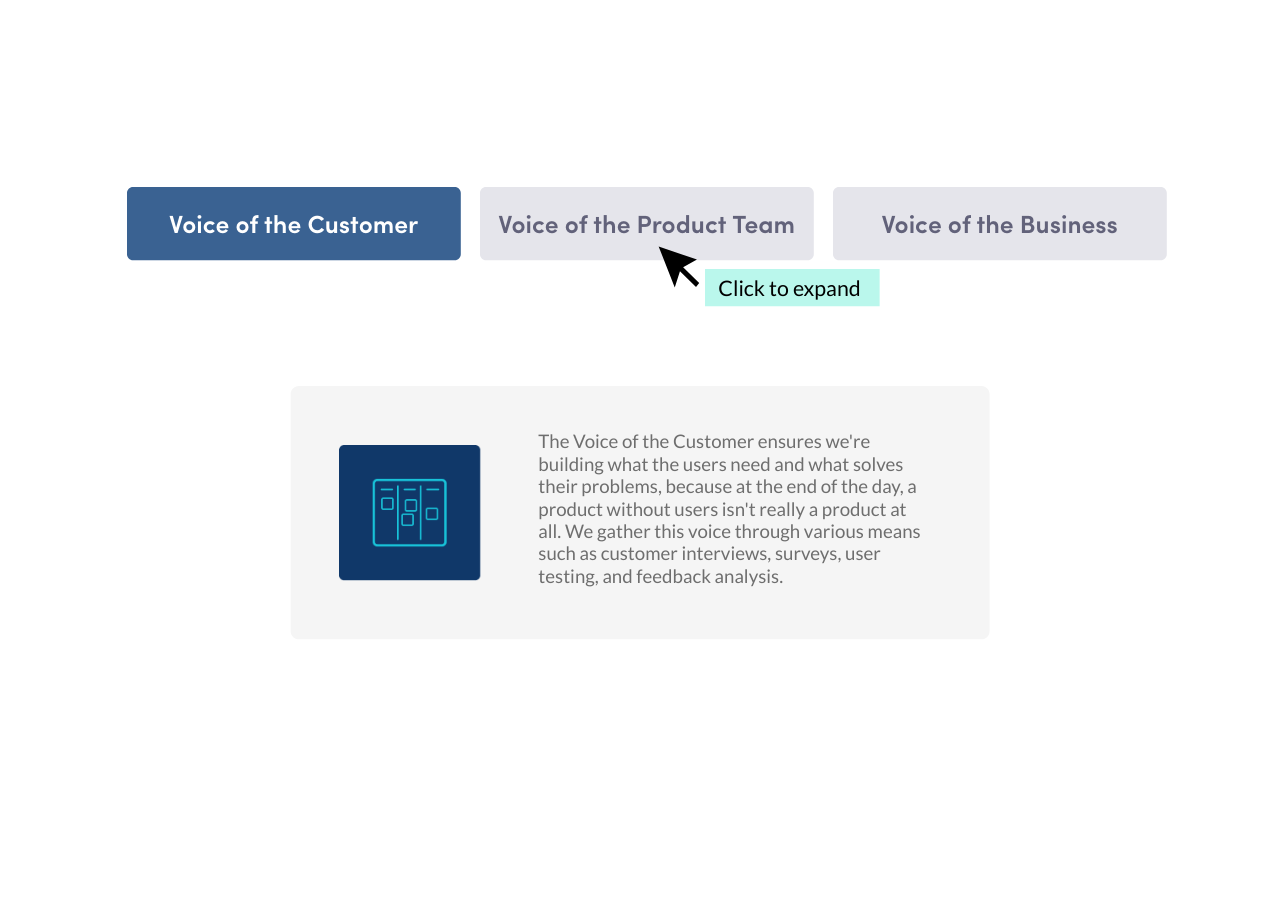
==== commit c6820458: "1" ====
--- a/index.html
+++ b/index.html
@@ -4,7 +4,7 @@
   <meta charset="utf-8">
   <!-- Created using Storyline 360 - http://www.articulate.com  -->
   <!-- version: 3.76.30446.0 -->
-  <title>Prioritization Voices</title>
+  <title>PrioritizationVoices</title>
   <meta http-equiv="x-ua-compatible" content="IE=edge"/>
   <meta name="viewport" content="width=device-width,initial-scale=1,user-scalable=no,shrink-to-fit=no,minimal-ui"/>
   <meta name="apple-mobile-web-app-capable" content="yes"/>
@@ -35,9 +35,9 @@
       productChannel: 'stable',
       publishSource: 'storyline',
       aid: 'aid|a8fbaf31-cd82-4534-a00a-83a3256e9906',
-      cid: '7d250be6-da4b-4a7e-b45b-617befe12776',
+      cid: 'ffbd3b64-6c34-4040-b0c8-37218f6d7039',
       playerVersion: '3.76.30446.0',
-      publishTimestamp: '2023-07-17T15:50:36.7533111Z',
+      publishTimestamp: '2023-07-18T14:15:36.3134054Z',
       maxIosVideoElements: 10,
       connectionSettings: { message: 'You%20are%20offline.%20Trying%20to%20reconnect...', useDarkTheme: true, mode: 'disabled' },
 
@@ -131,7 +131,7 @@
   </script>
 
   <div class="mobile-load-title-overlay" style="display: none">
-    <div class="mobile-load-title">Prioritization Voices</div>
+    <div class="mobile-load-title">PrioritizationVoices</div>
   </div>
 
   <div class="mobile-chrome-warning"></div>
--- a/html5/data/css/output.min.css
+++ b/html5/data/css/output.min.css
@@ -1,17 +1,17 @@
 @font-face {
-  font-family: 'Sofia Pro Charset1_ 6m6E1C02001';
+  font-family: 'Sofia Pro Charset1_ 6iH56F50533';
   src: url('[data-uri]');
   font-style: normal;
   font-weight: normal;
 }
 @font-face {
-  font-family: 'Lato Charset1_ 6XOX4YdW70199906';
+  font-family: 'Lato Charset1_ 67WIIkbW80A74F0C';
   src: url('[data-uri]');
   font-style: normal;
   font-weight: normal;
 }
 @font-face {
-  font-family: 'LatoBold Charset1_ BoldE9723049';
+  font-family: 'LatoBold Charset1_ Bold473DFBDF';
   src: url('[data-uri]');
   font-style: normal;
   font-weight: normal;
@@ -714,57 +714,57 @@
 .cs-ExternalInterfaceErrorSlide .cs-buttonOK:active {
   background: rgba(46, 93, 0, 1);
 }
-.cs-InvalidPromptSlide .cs-6OXLfnEj8Ra-InvalidPromptSlide-btn0 {
+.cs-InvalidPromptSlide .cs-5W0cYi8YvfY-InvalidPromptSlide-btn0 {
   color: rgba(255, 255, 255, 1);
   border-color: rgba(33, 68, 0, 1);
   background: rgba(60, 124, 0, 1);
   text-shadow: 0 1px 0 rgba(0, 0, 0, 0);
 }
-.cs-InvalidPromptSlide .cs-6OXLfnEj8Ra-InvalidPromptSlide-btn0 .cs-html {
-  color: rgba(70, 70, 70, 1);
-}
-.cs-InvalidPromptSlide .cs-6OXLfnEj8Ra-InvalidPromptSlide-btn0 .cs-slide {
+.cs-InvalidPromptSlide .cs-5W0cYi8YvfY-InvalidPromptSlide-btn0 .cs-html {
+  color: rgba(70, 70, 70, 1);
+}
+.cs-InvalidPromptSlide .cs-5W0cYi8YvfY-InvalidPromptSlide-btn0 .cs-slide {
   border-color: rgba(255, 255, 255, 1);
 }
-.cs-InvalidPromptSlide .cs-6OXLfnEj8Ra-InvalidPromptSlide-btn0:hover {
+.cs-InvalidPromptSlide .cs-5W0cYi8YvfY-InvalidPromptSlide-btn0:hover {
   background: rgba(66, 142, 0, 1);
 }
-.cs-InvalidPromptSlide .cs-6OXLfnEj8Ra-InvalidPromptSlide-btn0:active {
+.cs-InvalidPromptSlide .cs-5W0cYi8YvfY-InvalidPromptSlide-btn0:active {
   background: rgba(46, 93, 0, 1);
 }
-.cs-PrintPromptSlide .cs-6OXLfnEj8Ra-PrintPromptSlide-btn0 {
+.cs-PrintPromptSlide .cs-5W0cYi8YvfY-PrintPromptSlide-btn0 {
   color: rgba(255, 255, 255, 1);
   border-color: rgba(33, 68, 0, 1);
   background: rgba(60, 124, 0, 1);
   text-shadow: 0 1px 0 rgba(0, 0, 0, 0);
 }
-.cs-PrintPromptSlide .cs-6OXLfnEj8Ra-PrintPromptSlide-btn0 .cs-html {
-  color: rgba(70, 70, 70, 1);
-}
-.cs-PrintPromptSlide .cs-6OXLfnEj8Ra-PrintPromptSlide-btn0 .cs-slide {
+.cs-PrintPromptSlide .cs-5W0cYi8YvfY-PrintPromptSlide-btn0 .cs-html {
+  color: rgba(70, 70, 70, 1);
+}
+.cs-PrintPromptSlide .cs-5W0cYi8YvfY-PrintPromptSlide-btn0 .cs-slide {
   border-color: rgba(255, 255, 255, 1);
 }
-.cs-PrintPromptSlide .cs-6OXLfnEj8Ra-PrintPromptSlide-btn0:hover {
+.cs-PrintPromptSlide .cs-5W0cYi8YvfY-PrintPromptSlide-btn0:hover {
   background: rgba(66, 142, 0, 1);
 }
-.cs-PrintPromptSlide .cs-6OXLfnEj8Ra-PrintPromptSlide-btn0:active {
+.cs-PrintPromptSlide .cs-5W0cYi8YvfY-PrintPromptSlide-btn0:active {
   background: rgba(46, 93, 0, 1);
 }
-.cs-ScrollPromptSlide .cs-6OXLfnEj8Ra-ScrollPromptSlide-btn0 {
+.cs-ScrollPromptSlide .cs-5W0cYi8YvfY-ScrollPromptSlide-btn0 {
   color: rgba(255, 255, 255, 1);
   border-color: rgba(33, 68, 0, 1);
   background: rgba(60, 124, 0, 1);
   text-shadow: 0 1px 0 rgba(0, 0, 0, 0);
 }
-.cs-ScrollPromptSlide .cs-6OXLfnEj8Ra-ScrollPromptSlide-btn0 .cs-html {
-  color: rgba(70, 70, 70, 1);
-}
-.cs-ScrollPromptSlide .cs-6OXLfnEj8Ra-ScrollPromptSlide-btn0 .cs-slide {
+.cs-ScrollPromptSlide .cs-5W0cYi8YvfY-ScrollPromptSlide-btn0 .cs-html {
+  color: rgba(70, 70, 70, 1);
+}
+.cs-ScrollPromptSlide .cs-5W0cYi8YvfY-ScrollPromptSlide-btn0 .cs-slide {
   border-color: rgba(255, 255, 255, 1);
 }
-.cs-ScrollPromptSlide .cs-6OXLfnEj8Ra-ScrollPromptSlide-btn0:hover {
+.cs-ScrollPromptSlide .cs-5W0cYi8YvfY-ScrollPromptSlide-btn0:hover {
   background: rgba(66, 142, 0, 1);
 }
-.cs-ScrollPromptSlide .cs-6OXLfnEj8Ra-ScrollPromptSlide-btn0:active {
+.cs-ScrollPromptSlide .cs-5W0cYi8YvfY-ScrollPromptSlide-btn0:active {
   background: rgba(46, 93, 0, 1);
 }
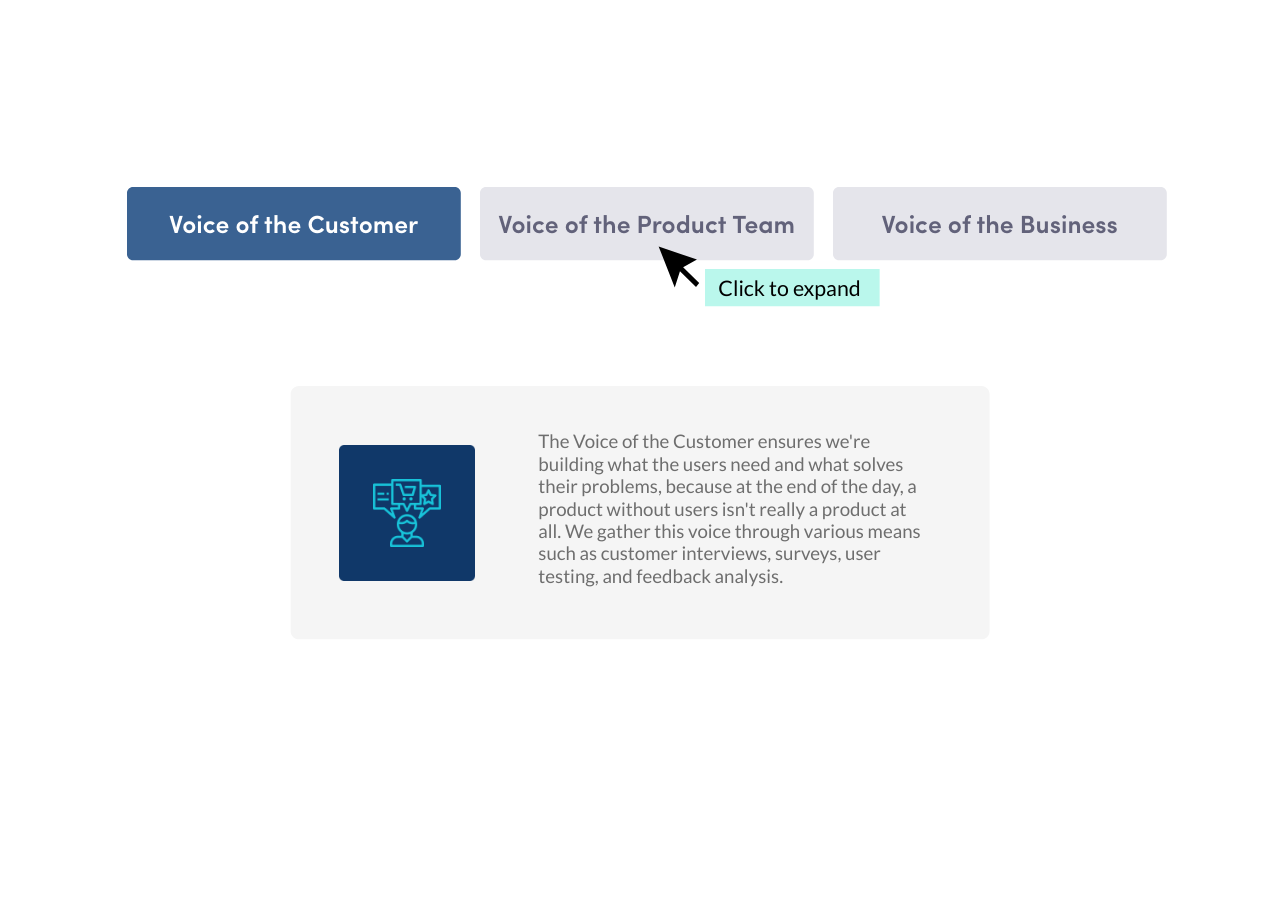
==== commit 2fda0d74: "4" ====
--- a/index.html
+++ b/index.html
@@ -4,7 +4,7 @@
   <meta charset="utf-8">
   <!-- Created using Storyline 360 - http://www.articulate.com  -->
   <!-- version: 3.76.30446.0 -->
-  <title>PrioritizationVoices</title>
+  <title>RoadmappingPrioritization Voices</title>
   <meta http-equiv="x-ua-compatible" content="IE=edge"/>
   <meta name="viewport" content="width=device-width,initial-scale=1,user-scalable=no,shrink-to-fit=no,minimal-ui"/>
   <meta name="apple-mobile-web-app-capable" content="yes"/>
@@ -37,7 +37,7 @@
       aid: 'aid|a8fbaf31-cd82-4534-a00a-83a3256e9906',
       cid: 'ffbd3b64-6c34-4040-b0c8-37218f6d7039',
       playerVersion: '3.76.30446.0',
-      publishTimestamp: '2023-07-18T14:15:36.3134054Z',
+      publishTimestamp: '2023-07-19T14:45:47.2216413Z',
       maxIosVideoElements: 10,
       connectionSettings: { message: 'You%20are%20offline.%20Trying%20to%20reconnect...', useDarkTheme: true, mode: 'disabled' },
 
@@ -131,7 +131,7 @@
   </script>
 
   <div class="mobile-load-title-overlay" style="display: none">
-    <div class="mobile-load-title">PrioritizationVoices</div>
+    <div class="mobile-load-title">RoadmappingPrioritization Voices</div>
   </div>
 
   <div class="mobile-chrome-warning"></div>
--- a/html5/data/css/output.min.css
+++ b/html5/data/css/output.min.css
@@ -1,17 +1,17 @@
 @font-face {
-  font-family: 'Sofia Pro Charset1_ 6iH56F50533';
+  font-family: 'Sofia Pro Charset1_ 5tMA0177C20';
   src: url('[data-uri]');
   font-style: normal;
   font-weight: normal;
 }
 @font-face {
-  font-family: 'Lato Charset1_ 67WIIkbW80A74F0C';
+  font-family: 'Lato Charset1_ 6dOMlF6f57852117';
   src: url('[data-uri]');
   font-style: normal;
   font-weight: normal;
 }
 @font-face {
-  font-family: 'LatoBold Charset1_ Bold473DFBDF';
+  font-family: 'LatoBold Charset1_ Bold52CCD226';
   src: url('[data-uri]');
   font-style: normal;
   font-weight: normal;
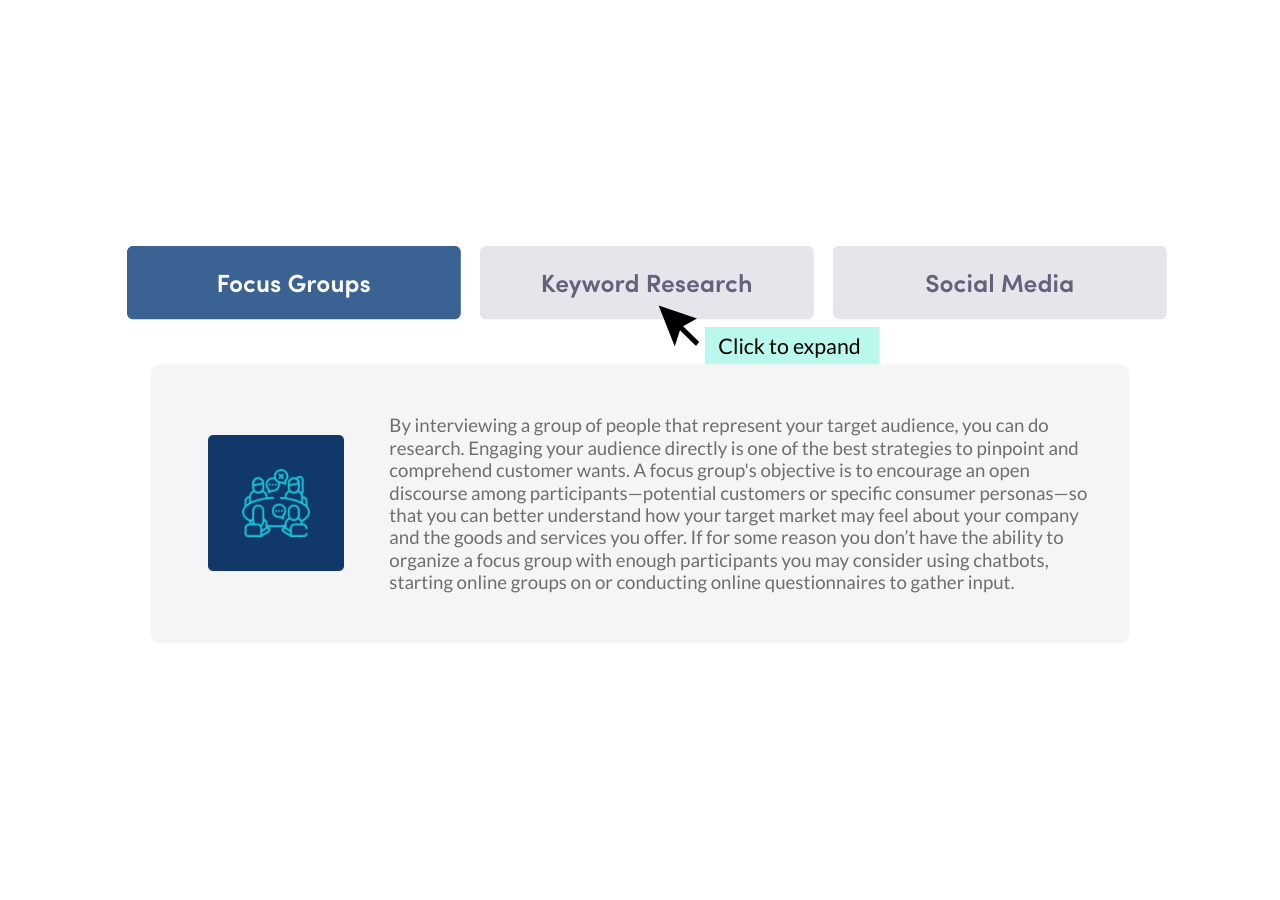
==== commit 976126c7: "1" ====
--- a/index.html
+++ b/index.html
@@ -4,7 +4,7 @@
   <meta charset="utf-8">
   <!-- Created using Storyline 360 - http://www.articulate.com  -->
   <!-- version: 3.76.30446.0 -->
-  <title>RoadmappingPrioritization Voices</title>
+  <title>priori</title>
   <meta http-equiv="x-ua-compatible" content="IE=edge"/>
   <meta name="viewport" content="width=device-width,initial-scale=1,user-scalable=no,shrink-to-fit=no,minimal-ui"/>
   <meta name="apple-mobile-web-app-capable" content="yes"/>
@@ -35,9 +35,9 @@
       productChannel: 'stable',
       publishSource: 'storyline',
       aid: 'aid|a8fbaf31-cd82-4534-a00a-83a3256e9906',
-      cid: 'ffbd3b64-6c34-4040-b0c8-37218f6d7039',
+      cid: 'dab844d8-6adb-4e68-939d-2ee58cb9d491',
       playerVersion: '3.76.30446.0',
-      publishTimestamp: '2023-07-19T14:45:47.2216413Z',
+      publishTimestamp: '2023-08-02T10:50:54.7422259Z',
       maxIosVideoElements: 10,
       connectionSettings: { message: 'You%20are%20offline.%20Trying%20to%20reconnect...', useDarkTheme: true, mode: 'disabled' },
 
@@ -131,7 +131,7 @@
   </script>
 
   <div class="mobile-load-title-overlay" style="display: none">
-    <div class="mobile-load-title">RoadmappingPrioritization Voices</div>
+    <div class="mobile-load-title">priori</div>
   </div>
 
   <div class="mobile-chrome-warning"></div>
--- a/html5/data/css/output.min.css
+++ b/html5/data/css/output.min.css
@@ -1,18 +1,18 @@
 @font-face {
-  font-family: 'Sofia Pro Charset1_ 5tMA0177C20';
-  src: url('[data-uri]');
+  font-family: 'Sofia Pro Charset1_ 6REDAEE1DFF';
+  src: url('[data-uri]');
   font-style: normal;
   font-weight: normal;
 }
 @font-face {
-  font-family: 'Lato Charset1_ 6dOMlF6f57852117';
-  src: url('[data-uri]');
+  font-family: 'Lato Charset1_ 5haiqSYD6CB2F0C0';
+  src: url('[data-uri]');
   font-style: normal;
   font-weight: normal;
 }
 @font-face {
-  font-family: 'LatoBold Charset1_ Bold52CCD226';
-  src: url('[data-uri]');
+  font-family: 'LatoBold Charset1_ BoldAA82FCDC';
+  src: url('[data-uri]');
   font-style: normal;
   font-weight: normal;
 }
@@ -24,7 +24,7 @@
 }
 @font-face {
   font-family: 'Lato Charset0_v8MUn45tBE51451DC';
-  src: url('[data-uri]');
+  src: url('[data-uri]');
   font-style: normal;
   font-weight: normal;
 }
@@ -679,11 +679,6 @@
   -webkit-font-variant-ligatures: no-common-ligatures;
   font-variant-ligatures: no-common-ligatures;
 }
-.fn-npnxnanbnsnfns00000000001 {
-  font-family: 'Lato22AB4CAF';
-  -webkit-font-variant-ligatures: no-common-ligatures;
-  font-variant-ligatures: no-common-ligatures;
-}
 @font-face {
   font-family: 'Lato22AB4CAF';
   src: url('[data-uri]');
@@ -696,75 +691,111 @@
   font-style: normal;
   font-weight: normal;
 }
-.cs-ExternalInterfaceErrorSlide .cs-buttonOK {
+.cs-ResumePromptSlide .cs-6jMWYWnNxTE-ResumePromptSlide-btn0 {
   color: rgba(255, 255, 255, 1);
   border-color: rgba(33, 68, 0, 1);
   background: rgba(60, 124, 0, 1);
   text-shadow: 0 1px 0 rgba(0, 0, 0, 0);
 }
-.cs-ExternalInterfaceErrorSlide .cs-buttonOK .cs-html {
-  color: rgba(70, 70, 70, 1);
-}
-.cs-ExternalInterfaceErrorSlide .cs-buttonOK .cs-slide {
+.cs-ResumePromptSlide .cs-6jMWYWnNxTE-ResumePromptSlide-btn0 .cs-html {
+  color: rgba(70, 70, 70, 1);
+}
+.cs-ResumePromptSlide .cs-6jMWYWnNxTE-ResumePromptSlide-btn0 .cs-slide {
   border-color: rgba(255, 255, 255, 1);
 }
-.cs-ExternalInterfaceErrorSlide .cs-buttonOK:hover {
+.cs-ResumePromptSlide .cs-6jMWYWnNxTE-ResumePromptSlide-btn0:hover {
   background: rgba(66, 142, 0, 1);
 }
-.cs-ExternalInterfaceErrorSlide .cs-buttonOK:active {
+.cs-ResumePromptSlide .cs-6jMWYWnNxTE-ResumePromptSlide-btn0:active {
   background: rgba(46, 93, 0, 1);
 }
-.cs-InvalidPromptSlide .cs-5W0cYi8YvfY-InvalidPromptSlide-btn0 {
+.cs-ResumePromptSlide .cs-6jMWYWnNxTE-ResumePromptSlide-btn1 {
   color: rgba(255, 255, 255, 1);
   border-color: rgba(33, 68, 0, 1);
   background: rgba(60, 124, 0, 1);
   text-shadow: 0 1px 0 rgba(0, 0, 0, 0);
 }
-.cs-InvalidPromptSlide .cs-5W0cYi8YvfY-InvalidPromptSlide-btn0 .cs-html {
-  color: rgba(70, 70, 70, 1);
-}
-.cs-InvalidPromptSlide .cs-5W0cYi8YvfY-InvalidPromptSlide-btn0 .cs-slide {
+.cs-ResumePromptSlide .cs-6jMWYWnNxTE-ResumePromptSlide-btn1 .cs-html {
+  color: rgba(70, 70, 70, 1);
+}
+.cs-ResumePromptSlide .cs-6jMWYWnNxTE-ResumePromptSlide-btn1 .cs-slide {
   border-color: rgba(255, 255, 255, 1);
 }
-.cs-InvalidPromptSlide .cs-5W0cYi8YvfY-InvalidPromptSlide-btn0:hover {
+.cs-ResumePromptSlide .cs-6jMWYWnNxTE-ResumePromptSlide-btn1:hover {
   background: rgba(66, 142, 0, 1);
 }
-.cs-InvalidPromptSlide .cs-5W0cYi8YvfY-InvalidPromptSlide-btn0:active {
+.cs-ResumePromptSlide .cs-6jMWYWnNxTE-ResumePromptSlide-btn1:active {
   background: rgba(46, 93, 0, 1);
 }
-.cs-PrintPromptSlide .cs-5W0cYi8YvfY-PrintPromptSlide-btn0 {
+.cs-ExternalInterfaceErrorSlide .cs-buttonOK {
   color: rgba(255, 255, 255, 1);
   border-color: rgba(33, 68, 0, 1);
   background: rgba(60, 124, 0, 1);
   text-shadow: 0 1px 0 rgba(0, 0, 0, 0);
 }
-.cs-PrintPromptSlide .cs-5W0cYi8YvfY-PrintPromptSlide-btn0 .cs-html {
-  color: rgba(70, 70, 70, 1);
-}
-.cs-PrintPromptSlide .cs-5W0cYi8YvfY-PrintPromptSlide-btn0 .cs-slide {
+.cs-ExternalInterfaceErrorSlide .cs-buttonOK .cs-html {
+  color: rgba(70, 70, 70, 1);
+}
+.cs-ExternalInterfaceErrorSlide .cs-buttonOK .cs-slide {
   border-color: rgba(255, 255, 255, 1);
 }
-.cs-PrintPromptSlide .cs-5W0cYi8YvfY-PrintPromptSlide-btn0:hover {
+.cs-ExternalInterfaceErrorSlide .cs-buttonOK:hover {
   background: rgba(66, 142, 0, 1);
 }
-.cs-PrintPromptSlide .cs-5W0cYi8YvfY-PrintPromptSlide-btn0:active {
+.cs-ExternalInterfaceErrorSlide .cs-buttonOK:active {
   background: rgba(46, 93, 0, 1);
 }
-.cs-ScrollPromptSlide .cs-5W0cYi8YvfY-ScrollPromptSlide-btn0 {
+.cs-InvalidPromptSlide .cs-6jMWYWnNxTE-InvalidPromptSlide-btn0 {
   color: rgba(255, 255, 255, 1);
   border-color: rgba(33, 68, 0, 1);
   background: rgba(60, 124, 0, 1);
   text-shadow: 0 1px 0 rgba(0, 0, 0, 0);
 }
-.cs-ScrollPromptSlide .cs-5W0cYi8YvfY-ScrollPromptSlide-btn0 .cs-html {
-  color: rgba(70, 70, 70, 1);
-}
-.cs-ScrollPromptSlide .cs-5W0cYi8YvfY-ScrollPromptSlide-btn0 .cs-slide {
+.cs-InvalidPromptSlide .cs-6jMWYWnNxTE-InvalidPromptSlide-btn0 .cs-html {
+  color: rgba(70, 70, 70, 1);
+}
+.cs-InvalidPromptSlide .cs-6jMWYWnNxTE-InvalidPromptSlide-btn0 .cs-slide {
   border-color: rgba(255, 255, 255, 1);
 }
-.cs-ScrollPromptSlide .cs-5W0cYi8YvfY-ScrollPromptSlide-btn0:hover {
+.cs-InvalidPromptSlide .cs-6jMWYWnNxTE-InvalidPromptSlide-btn0:hover {
   background: rgba(66, 142, 0, 1);
 }
-.cs-ScrollPromptSlide .cs-5W0cYi8YvfY-ScrollPromptSlide-btn0:active {
+.cs-InvalidPromptSlide .cs-6jMWYWnNxTE-InvalidPromptSlide-btn0:active {
   background: rgba(46, 93, 0, 1);
 }
+.cs-PrintPromptSlide .cs-6jMWYWnNxTE-PrintPromptSlide-btn0 {
+  color: rgba(255, 255, 255, 1);
+  border-color: rgba(33, 68, 0, 1);
+  background: rgba(60, 124, 0, 1);
+  text-shadow: 0 1px 0 rgba(0, 0, 0, 0);
+}
+.cs-PrintPromptSlide .cs-6jMWYWnNxTE-PrintPromptSlide-btn0 .cs-html {
+  color: rgba(70, 70, 70, 1);
+}
+.cs-PrintPromptSlide .cs-6jMWYWnNxTE-PrintPromptSlide-btn0 .cs-slide {
+  border-color: rgba(255, 255, 255, 1);
+}
+.cs-PrintPromptSlide .cs-6jMWYWnNxTE-PrintPromptSlide-btn0:hover {
+  background: rgba(66, 142, 0, 1);
+}
+.cs-PrintPromptSlide .cs-6jMWYWnNxTE-PrintPromptSlide-btn0:active {
+  background: rgba(46, 93, 0, 1);
+}
+.cs-ScrollPromptSlide .cs-6jMWYWnNxTE-ScrollPromptSlide-btn0 {
+  color: rgba(255, 255, 255, 1);
+  border-color: rgba(33, 68, 0, 1);
+  background: rgba(60, 124, 0, 1);
+  text-shadow: 0 1px 0 rgba(0, 0, 0, 0);
+}
+.cs-ScrollPromptSlide .cs-6jMWYWnNxTE-ScrollPromptSlide-btn0 .cs-html {
+  color: rgba(70, 70, 70, 1);
+}
+.cs-ScrollPromptSlide .cs-6jMWYWnNxTE-ScrollPromptSlide-btn0 .cs-slide {
+  border-color: rgba(255, 255, 255, 1);
+}
+.cs-ScrollPromptSlide .cs-6jMWYWnNxTE-ScrollPromptSlide-btn0:hover {
+  background: rgba(66, 142, 0, 1);
+}
+.cs-ScrollPromptSlide .cs-6jMWYWnNxTE-ScrollPromptSlide-btn0:active {
+  background: rgba(46, 93, 0, 1);
+}
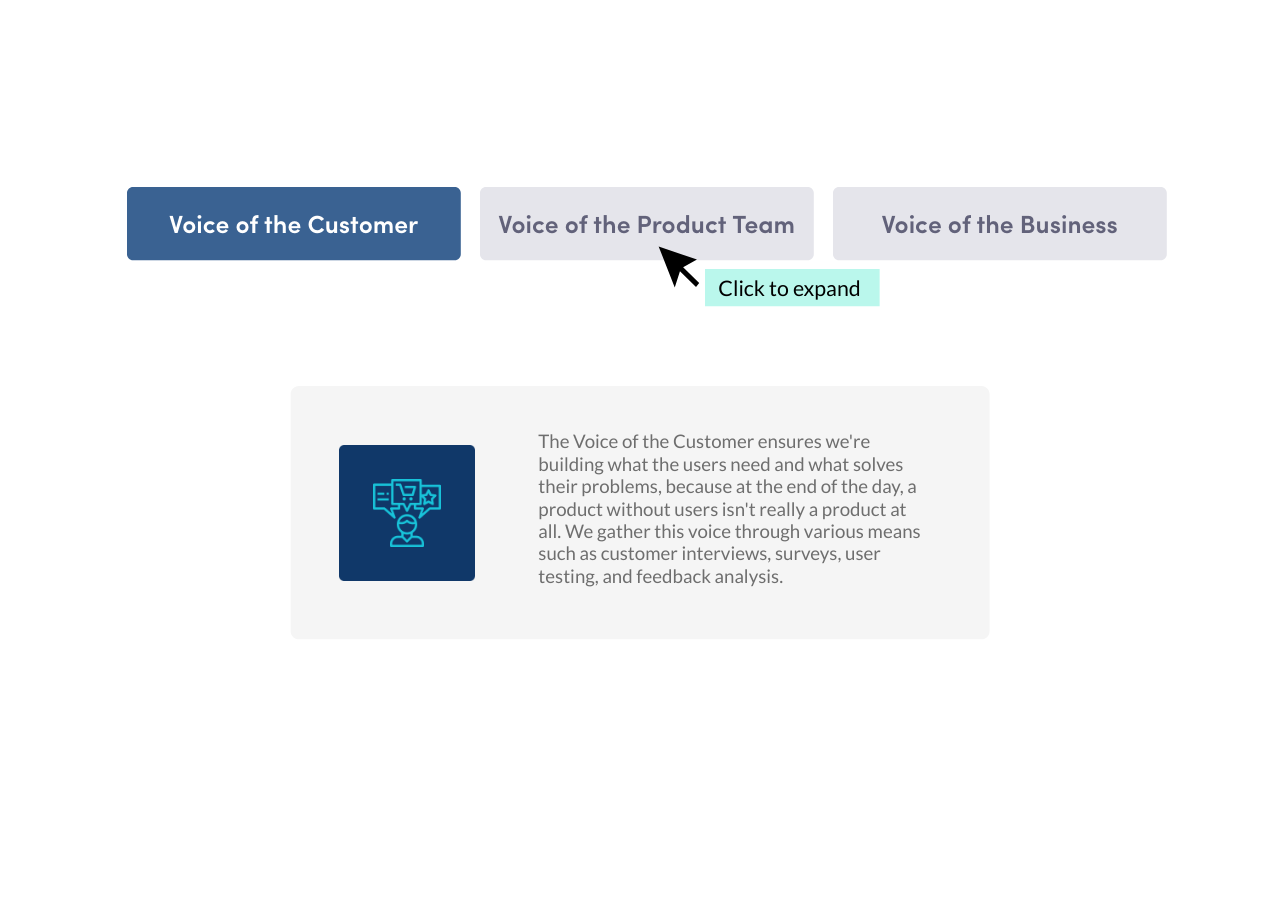
==== commit d27b965d: "1" ====
--- a/index.html
+++ b/index.html
@@ -4,7 +4,7 @@
   <meta charset="utf-8">
   <!-- Created using Storyline 360 - http://www.articulate.com  -->
   <!-- version: 3.76.30446.0 -->
-  <title>priori</title>
+  <title>Priori</title>
   <meta http-equiv="x-ua-compatible" content="IE=edge"/>
   <meta name="viewport" content="width=device-width,initial-scale=1,user-scalable=no,shrink-to-fit=no,minimal-ui"/>
   <meta name="apple-mobile-web-app-capable" content="yes"/>
@@ -35,9 +35,9 @@
       productChannel: 'stable',
       publishSource: 'storyline',
       aid: 'aid|a8fbaf31-cd82-4534-a00a-83a3256e9906',
-      cid: 'dab844d8-6adb-4e68-939d-2ee58cb9d491',
+      cid: 'ffbd3b64-6c34-4040-b0c8-37218f6d7039',
       playerVersion: '3.76.30446.0',
-      publishTimestamp: '2023-08-02T10:50:54.7422259Z',
+      publishTimestamp: '2023-08-02T10:57:58.2987028Z',
       maxIosVideoElements: 10,
       connectionSettings: { message: 'You%20are%20offline.%20Trying%20to%20reconnect...', useDarkTheme: true, mode: 'disabled' },
 
@@ -131,7 +131,7 @@
   </script>
 
   <div class="mobile-load-title-overlay" style="display: none">
-    <div class="mobile-load-title">priori</div>
+    <div class="mobile-load-title">Priori</div>
   </div>
 
   <div class="mobile-chrome-warning"></div>
--- a/html5/data/css/output.min.css
+++ b/html5/data/css/output.min.css
@@ -1,18 +1,18 @@
 @font-face {
-  font-family: 'Sofia Pro Charset1_ 6REDAEE1DFF';
-  src: url('[data-uri]');
+  font-family: 'Sofia Pro Charset1_ 6hRF446666E';
+  src: url('[data-uri]');
   font-style: normal;
   font-weight: normal;
 }
 @font-face {
-  font-family: 'Lato Charset1_ 5haiqSYD6CB2F0C0';
-  src: url('[data-uri]');
+  font-family: 'Lato Charset1_ 63Stg8SuED0304FE';
+  src: url('[data-uri]');
   font-style: normal;
   font-weight: normal;
 }
 @font-face {
-  font-family: 'LatoBold Charset1_ BoldAA82FCDC';
-  src: url('[data-uri]');
+  font-family: 'LatoBold Charset1_ BoldB698EAB9';
+  src: url('[data-uri]');
   font-style: normal;
   font-weight: normal;
 }
@@ -24,7 +24,7 @@
 }
 @font-face {
   font-family: 'Lato Charset0_v8MUn45tBE51451DC';
-  src: url('[data-uri]');
+  src: url('[data-uri]');
   font-style: normal;
   font-weight: normal;
 }
@@ -679,6 +679,11 @@
   -webkit-font-variant-ligatures: no-common-ligatures;
   font-variant-ligatures: no-common-ligatures;
 }
+.fn-npnxnanbnsnfns00000000001 {
+  font-family: 'Lato22AB4CAF';
+  -webkit-font-variant-ligatures: no-common-ligatures;
+  font-variant-ligatures: no-common-ligatures;
+}
 @font-face {
   font-family: 'Lato22AB4CAF';
   src: url('[data-uri]');
@@ -691,111 +696,75 @@
   font-style: normal;
   font-weight: normal;
 }
-.cs-ResumePromptSlide .cs-6jMWYWnNxTE-ResumePromptSlide-btn0 {
+.cs-ExternalInterfaceErrorSlide .cs-buttonOK {
   color: rgba(255, 255, 255, 1);
   border-color: rgba(33, 68, 0, 1);
   background: rgba(60, 124, 0, 1);
   text-shadow: 0 1px 0 rgba(0, 0, 0, 0);
 }
-.cs-ResumePromptSlide .cs-6jMWYWnNxTE-ResumePromptSlide-btn0 .cs-html {
-  color: rgba(70, 70, 70, 1);
-}
-.cs-ResumePromptSlide .cs-6jMWYWnNxTE-ResumePromptSlide-btn0 .cs-slide {
+.cs-ExternalInterfaceErrorSlide .cs-buttonOK .cs-html {
+  color: rgba(70, 70, 70, 1);
+}
+.cs-ExternalInterfaceErrorSlide .cs-buttonOK .cs-slide {
   border-color: rgba(255, 255, 255, 1);
 }
-.cs-ResumePromptSlide .cs-6jMWYWnNxTE-ResumePromptSlide-btn0:hover {
+.cs-ExternalInterfaceErrorSlide .cs-buttonOK:hover {
   background: rgba(66, 142, 0, 1);
 }
-.cs-ResumePromptSlide .cs-6jMWYWnNxTE-ResumePromptSlide-btn0:active {
+.cs-ExternalInterfaceErrorSlide .cs-buttonOK:active {
   background: rgba(46, 93, 0, 1);
 }
-.cs-ResumePromptSlide .cs-6jMWYWnNxTE-ResumePromptSlide-btn1 {
+.cs-InvalidPromptSlide .cs-5W0cYi8YvfY-InvalidPromptSlide-btn0 {
   color: rgba(255, 255, 255, 1);
   border-color: rgba(33, 68, 0, 1);
   background: rgba(60, 124, 0, 1);
   text-shadow: 0 1px 0 rgba(0, 0, 0, 0);
 }
-.cs-ResumePromptSlide .cs-6jMWYWnNxTE-ResumePromptSlide-btn1 .cs-html {
-  color: rgba(70, 70, 70, 1);
-}
-.cs-ResumePromptSlide .cs-6jMWYWnNxTE-ResumePromptSlide-btn1 .cs-slide {
+.cs-InvalidPromptSlide .cs-5W0cYi8YvfY-InvalidPromptSlide-btn0 .cs-html {
+  color: rgba(70, 70, 70, 1);
+}
+.cs-InvalidPromptSlide .cs-5W0cYi8YvfY-InvalidPromptSlide-btn0 .cs-slide {
   border-color: rgba(255, 255, 255, 1);
 }
-.cs-ResumePromptSlide .cs-6jMWYWnNxTE-ResumePromptSlide-btn1:hover {
+.cs-InvalidPromptSlide .cs-5W0cYi8YvfY-InvalidPromptSlide-btn0:hover {
   background: rgba(66, 142, 0, 1);
 }
-.cs-ResumePromptSlide .cs-6jMWYWnNxTE-ResumePromptSlide-btn1:active {
+.cs-InvalidPromptSlide .cs-5W0cYi8YvfY-InvalidPromptSlide-btn0:active {
   background: rgba(46, 93, 0, 1);
 }
-.cs-ExternalInterfaceErrorSlide .cs-buttonOK {
+.cs-PrintPromptSlide .cs-5W0cYi8YvfY-PrintPromptSlide-btn0 {
   color: rgba(255, 255, 255, 1);
   border-color: rgba(33, 68, 0, 1);
   background: rgba(60, 124, 0, 1);
   text-shadow: 0 1px 0 rgba(0, 0, 0, 0);
 }
-.cs-ExternalInterfaceErrorSlide .cs-buttonOK .cs-html {
-  color: rgba(70, 70, 70, 1);
-}
-.cs-ExternalInterfaceErrorSlide .cs-buttonOK .cs-slide {
+.cs-PrintPromptSlide .cs-5W0cYi8YvfY-PrintPromptSlide-btn0 .cs-html {
+  color: rgba(70, 70, 70, 1);
+}
+.cs-PrintPromptSlide .cs-5W0cYi8YvfY-PrintPromptSlide-btn0 .cs-slide {
   border-color: rgba(255, 255, 255, 1);
 }
-.cs-ExternalInterfaceErrorSlide .cs-buttonOK:hover {
+.cs-PrintPromptSlide .cs-5W0cYi8YvfY-PrintPromptSlide-btn0:hover {
   background: rgba(66, 142, 0, 1);
 }
-.cs-ExternalInterfaceErrorSlide .cs-buttonOK:active {
+.cs-PrintPromptSlide .cs-5W0cYi8YvfY-PrintPromptSlide-btn0:active {
   background: rgba(46, 93, 0, 1);
 }
-.cs-InvalidPromptSlide .cs-6jMWYWnNxTE-InvalidPromptSlide-btn0 {
+.cs-ScrollPromptSlide .cs-5W0cYi8YvfY-ScrollPromptSlide-btn0 {
   color: rgba(255, 255, 255, 1);
   border-color: rgba(33, 68, 0, 1);
   background: rgba(60, 124, 0, 1);
   text-shadow: 0 1px 0 rgba(0, 0, 0, 0);
 }
-.cs-InvalidPromptSlide .cs-6jMWYWnNxTE-InvalidPromptSlide-btn0 .cs-html {
-  color: rgba(70, 70, 70, 1);
-}
-.cs-InvalidPromptSlide .cs-6jMWYWnNxTE-InvalidPromptSlide-btn0 .cs-slide {
+.cs-ScrollPromptSlide .cs-5W0cYi8YvfY-ScrollPromptSlide-btn0 .cs-html {
+  color: rgba(70, 70, 70, 1);
+}
+.cs-ScrollPromptSlide .cs-5W0cYi8YvfY-ScrollPromptSlide-btn0 .cs-slide {
   border-color: rgba(255, 255, 255, 1);
 }
-.cs-InvalidPromptSlide .cs-6jMWYWnNxTE-InvalidPromptSlide-btn0:hover {
+.cs-ScrollPromptSlide .cs-5W0cYi8YvfY-ScrollPromptSlide-btn0:hover {
   background: rgba(66, 142, 0, 1);
 }
-.cs-InvalidPromptSlide .cs-6jMWYWnNxTE-InvalidPromptSlide-btn0:active {
+.cs-ScrollPromptSlide .cs-5W0cYi8YvfY-ScrollPromptSlide-btn0:active {
   background: rgba(46, 93, 0, 1);
 }
-.cs-PrintPromptSlide .cs-6jMWYWnNxTE-PrintPromptSlide-btn0 {
-  color: rgba(255, 255, 255, 1);
-  border-color: rgba(33, 68, 0, 1);
-  background: rgba(60, 124, 0, 1);
-  text-shadow: 0 1px 0 rgba(0, 0, 0, 0);
-}
-.cs-PrintPromptSlide .cs-6jMWYWnNxTE-PrintPromptSlide-btn0 .cs-html {
-  color: rgba(70, 70, 70, 1);
-}
-.cs-PrintPromptSlide .cs-6jMWYWnNxTE-PrintPromptSlide-btn0 .cs-slide {
-  border-color: rgba(255, 255, 255, 1);
-}
-.cs-PrintPromptSlide .cs-6jMWYWnNxTE-PrintPromptSlide-btn0:hover {
-  background: rgba(66, 142, 0, 1);
-}
-.cs-PrintPromptSlide .cs-6jMWYWnNxTE-PrintPromptSlide-btn0:active {
-  background: rgba(46, 93, 0, 1);
-}
-.cs-ScrollPromptSlide .cs-6jMWYWnNxTE-ScrollPromptSlide-btn0 {
-  color: rgba(255, 255, 255, 1);
-  border-color: rgba(33, 68, 0, 1);
-  background: rgba(60, 124, 0, 1);
-  text-shadow: 0 1px 0 rgba(0, 0, 0, 0);
-}
-.cs-ScrollPromptSlide .cs-6jMWYWnNxTE-ScrollPromptSlide-btn0 .cs-html {
-  color: rgba(70, 70, 70, 1);
-}
-.cs-ScrollPromptSlide .cs-6jMWYWnNxTE-ScrollPromptSlide-btn0 .cs-slide {
-  border-color: rgba(255, 255, 255, 1);
-}
-.cs-ScrollPromptSlide .cs-6jMWYWnNxTE-ScrollPromptSlide-btn0:hover {
-  background: rgba(66, 142, 0, 1);
-}
-.cs-ScrollPromptSlide .cs-6jMWYWnNxTE-ScrollPromptSlide-btn0:active {
-  background: rgba(46, 93, 0, 1);
-}
